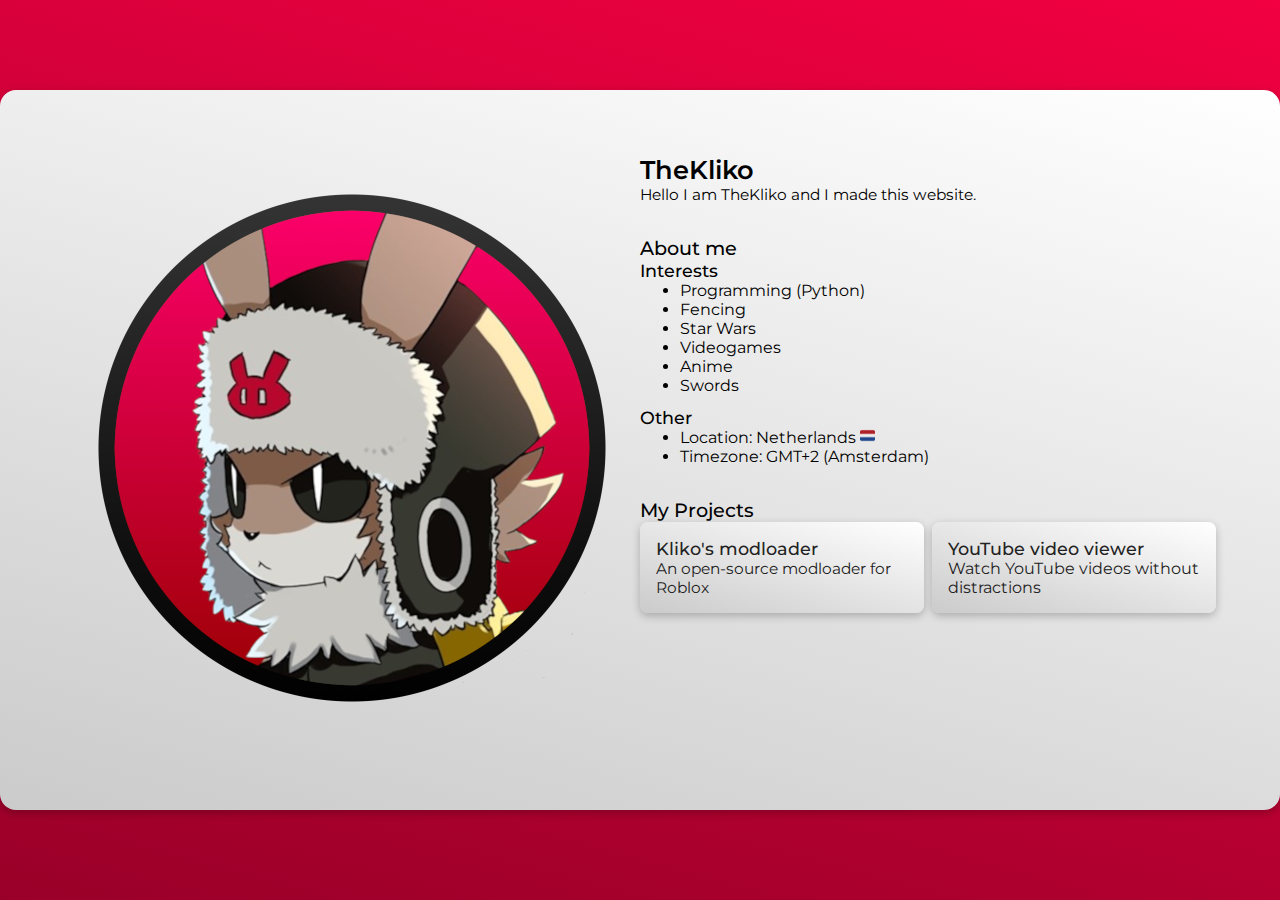
==== index.html @ 81f17d72 "Add files via upload" ====
<!DOCTYPE html>
<html lang="en">
<head>
    <meta charset="UTF-8">
    <meta name="viewport" content="width=device-width, initial-scale=1.0">
    <title>TheKliko | About</title>
    <link rel="shortcut icon" href="Images/logo/favicon.ico" type="image/x-icon">
    <link rel="stylesheet" href="CSS/style.css">
    <script src="JavaScript/main.js"></script>
</head>
<body>
    <div id="main-content">
        <div id="left-side" style="align-self: center; justify-self: center; user-select: none;">
            <a href="Images/logo/pfp.png" target="_blank" download="TheKliko">
                <img src="Images/logo/pfp.png" alt="TheKliko">
            </a>
        </div>
        <div id="right-side">
            <div id="about-me">
                <h1>TheKliko</h1>
                <p>
                    Hello I am TheKliko and I made this website.
                </p>
            </div>

            <div>
                <h2>About me</h2>
                <p>

                </p>

                <p class="project-title">
                    Interests
                </p>
                <ul>
                    <li>
                        Programming (Python)
                    </li>
                    <li>
                        Fencing
                    </li>
                    <li>
                        Star Wars
                    </li>
                    <li>
                        Videogames
                    </li>
                    <li>
                        Anime
                    </li>
                    <li>
                        Swords
                    </li>
                </ul>
                <div>
                    <p class="project-title" style="margin-top: 12px;">
                        Other
                    </p>
                    <ul>
                        <li>
                            Location: Netherlands<span style="user-select: none;"> <img src="Images/other/flag-netherlands_1f1f3-1f1f1.png" alt="" style="height: 0.96rem;"></span>
                        </li>
                        <li>
                            Timezone: <span id="timezone"></span>
                        </li>
                    </ul>
                </div>
            </div>

            <div style="align-self: flex-end;">
                <h2>My Projects</h2>
                <div id="projects">
                    <a href="https://thekliko.github.io/klikos-modloader/" target="_blank">
                        <div class="project">
                            <p class="project-title">Kliko's modloader<span></p>
                            <p class="project-description">An open-source modloader for Roblox</p>
                        </div>
                    </a>
                    <a href="https://thekliko.github.io/klikos-modloader/" target="_blank">
                        <div class="project">
                            <p class="project-title">YouTube video viewer</p>Watch YouTube videos without distractions</p>
                        </div>
                    </a>
                </div>
            </div>
        </div>
    </div>
</body>
</html>
---- CSS/style.css ----
:root {
    background: #cc0037;
    background: linear-gradient(15deg, #990029, #f20041) no-repeat;

    /* variables */
    --main-content-width: 1280px;
    --main-content-height: 720px;

    --main-content-background: #f8dde4;
    --main-content-background: linear-gradient(15deg, #cbcbcb, #fff) no-repeat;
    --main-content-padding: 64px;
    --main-content-border-radius: 16px;
    --main-content-box-shadow: rgba(0, 0, 0, 0.24) 0px 3px 8px;
}

@font-face {
    font-family: 'Monsterrat';
    src: url(../Fonts/Montserrat/Montserrat-VariableFont_wght.ttf);
}

body {
    padding: 0;
    margin: 0;
    width: 100vw;
    height: 100vh;
    display: grid;
    grid-template-columns: 1fr;
    grid-template-rows: 1fr;
    justify-items: center;
    align-items: center;
    font-family: 'Monsterrat';
}

h1 {
    margin: 0;
    font-size: 1.6rem;
    font-weight: 600;
}
h2 {
    margin: 0;
    font-size: 1.2rem;
    font-weight: 500;
}
p {
    margin: 0;
    font-size: 0.96rem;
}

#main-content {
    width: calc(var(--main-content-width) - 2 * var(--main-content-padding));
    height: calc(var(--main-content-height) - 2 * var(--main-content-padding));

    background: var(--main-content-background);
    padding: var(--main-content-padding);
    border-radius: var(--main-content-border-radius);
    box-shadow: var(--main-content-box-shadow);

    display: grid;
    grid-template-columns: 1fr 1fr;
}

#right-side {
    display: flex;
    flex-direction: column;
    gap: 32px;
}

#socials img {
    height: 1.6rem;
}

#projects {
    display: flex;
    grid-area: 8px;
    gap: 8px;
    flex-wrap: wrap;
}
#projects a {
    text-decoration: none;
    user-select: none;
    color: #222;

    width: calc(576px / 2 - 8px / 2);
}

a:hover {
    cursor: pointer;
    filter: brightness(1.02);
}

.project {
    width: calc(419.34px - 2* var(--card-box-padding));
    height: calc(232.02px - 2* var(--card-box-padding));
    
    background: var(--main-content-background);
    padding: 16px;
    border-radius: 8px;
    box-shadow: var(--main-content-box-shadow);
}

.project-title {
    font-weight: 500;
    font-size: 1.1rem;
}

ul {
    margin: 0;
}
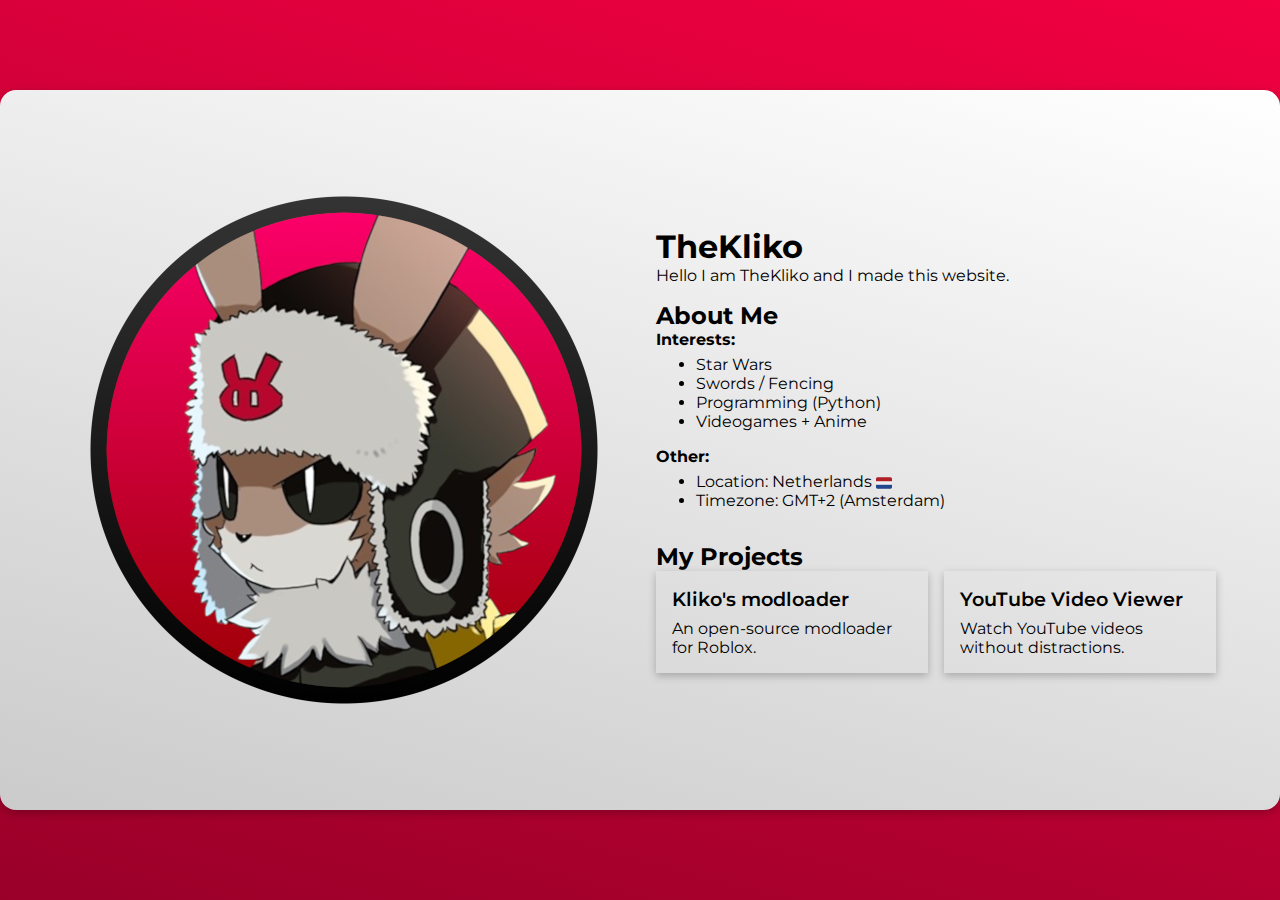
==== commit 6b7bef2d: "Add files via upload" ====
--- a/index.html
+++ b/index.html
@@ -4,82 +4,65 @@
     <meta charset="UTF-8">
     <meta name="viewport" content="width=device-width, initial-scale=1.0">
     <title>TheKliko | About</title>
-    <link rel="shortcut icon" href="Images/logo/favicon.ico" type="image/x-icon">
-    <link rel="stylesheet" href="CSS/style.css">
-    <script src="JavaScript/main.js"></script>
+    <link rel="shortcut icon" href="images/logo/favicon.ico" type="image/x-icon">
+    <link rel="stylesheet" href="css/style.css">
+    <script src="js/main.js"></script>
 </head>
 <body>
-    <div id="main-content">
-        <div id="left-side" style="align-self: center; justify-self: center; user-select: none;">
-            <a href="Images/logo/pfp.png" target="_blank" download="TheKliko">
-                <img src="Images/logo/pfp.png" alt="TheKliko">
+    <div id="card">
+        <div id="left">
+            <a class="hover-grow" href="images/logo/pfp.png" target="_blank">
+                <img src="images/logo/pfp.png" alt="TheKliko">
             </a>
         </div>
-        <div id="right-side">
-            <div id="about-me">
+        <div id="right">
+            <div id="header">
                 <h1>TheKliko</h1>
-                <p>
-                    Hello I am TheKliko and I made this website.
-                </p>
+                <p>Hello I am TheKliko and I made this website.</p>
             </div>
 
             <div>
-                <h2>About me</h2>
-                <p>
-
-                </p>
-
-                <p class="project-title">
-                    Interests
-                </p>
-                <ul>
-                    <li>
-                        Programming (Python)
-                    </li>
-                    <li>
-                        Fencing
-                    </li>
-                    <li>
-                        Star Wars
-                    </li>
-                    <li>
-                        Videogames
-                    </li>
-                    <li>
-                        Anime
-                    </li>
-                    <li>
-                        Swords
-                    </li>
-                </ul>
+                <h2>About Me</h2>
                 <div>
-                    <p class="project-title" style="margin-top: 12px;">
-                        Other
-                    </p>
+                    <b>Interests:</b>
                     <ul>
                         <li>
-                            Location: Netherlands<span style="user-select: none;"> <img src="Images/other/flag-netherlands_1f1f3-1f1f1.png" alt="" style="height: 0.96rem;"></span>
+                            Star Wars
                         </li>
                         <li>
-                            Timezone: <span id="timezone"></span>
+                            Swords / Fencing
+                        </li>
+                        <li>
+                            Programming (Python)
+                        </li>
+                        <li>
+                            Videogames + Anime
+                        </li>
+                    </ul>
+                </div>
+                <div>
+                    <b>Other:</b>
+                    <ul>
+                        <li>
+                            <p>Location: Netherlands <span><img id="location-image" src="images/location/flag-netherlands_1f1f3-1f1f1.png" alt=""></span></p>
+                        </li>
+                        <li>
+                            <p>Timezone: <span id="timezone-indicator">timezone</span></p>
                         </li>
                     </ul>
                 </div>
             </div>
 
-            <div style="align-self: flex-end;">
+            <div>
                 <h2>My Projects</h2>
                 <div id="projects">
-                    <a href="https://thekliko.github.io/klikos-modloader/" target="_blank">
-                        <div class="project">
-                            <p class="project-title">Kliko's modloader<span></p>
-                            <p class="project-description">An open-source modloader for Roblox</p>
-                        </div>
+                    <a class="project hover-grow" href="https://thekliko.github.io/klikos-modloader/" target="_blank">
+                        <p class="project-title">Kliko's modloader</p>
+                        <p>An open-source modloader for Roblox.</p>
                     </a>
-                    <a href="https://thekliko.github.io/klikos-modloader/" target="_blank">
-                        <div class="project">
-                            <p class="project-title">YouTube video viewer</p>Watch YouTube videos without distractions</p>
-                        </div>
+                    <a class="project hover-grow" href="https://thekliko.github.io/youtube-video-viewer/" target="_blank">
+                        <p class="project-title">YouTube Video Viewer</p>
+                        <p>Watch YouTube videos without distractions.</p>
                     </a>
                 </div>
             </div>
--- a/css/style.css
+++ b/css/style.css
@@ -0,0 +1,130 @@
+@font-face {
+    font-family: 'Monsterrat';
+    src: url(../fonts/Montserrat/Montserrat-VariableFont_wght.ttf);
+}
+
+:root {
+    --background: linear-gradient(15deg, #990029, #f20041) no-repeat;
+
+    --text-color: #000;
+    --text-font: 'Monsterrat';
+
+    --gap-sm: 8px;
+    --gap-md: 16px;
+    --gap-lg: 32px;
+    --gap-xl: 64px;
+
+    --card-width: 1280px;
+    --card-height: 720px;
+    --card-background: linear-gradient(15deg, #cbcbcb, #fff) no-repeat;
+    --card-box-shadow: rgba(0, 0, 0, 0.24) 0px 3px 8px;
+    --card-padding: var(--gap-xl);
+    --card-border-radius: var(--gap-md);
+
+    --section-width: calc(var(--card-width) / 2 - 1 * var(--card-padding) - var(--gap-md));
+
+    --project-box-shadow: var(--card-box-shadow);
+    --project-padding: var(--gap-md);
+}
+
+body {
+    padding: 0;
+    margin: 0;
+    width: 100vw;
+    height: 100vh;
+    display: flex;
+    justify-content: center;
+    align-items: center;
+    font-family: var(--text-font);
+    color: var(--text-color);
+    background: var(--background);
+}
+
+#card {
+    box-sizing: border-box;
+    width: var(--card-width);
+    height: var(--card-height);
+    background: var(--card-background);
+    border-radius: var(--card-border-radius);
+    padding: var(--card-padding);
+    box-shadow: var(--card-box-shadow);
+    display: flex;
+    justify-content: space-between;
+}
+
+#left, #right {
+    width: var(--section-width);
+    height: 100%;
+    display: flex;
+    flex-direction: column;
+    justify-content: center;
+    align-items: center;
+}
+
+#left a {
+    border-radius: 999px;
+}
+#left img {
+    display: inline-block;
+    vertical-align: middle;
+    text-align: center;
+    border-radius: 999px;
+}
+
+#right {
+    align-items: baseline;
+    /* justify-content: start; */
+    display: flex;
+    flex-direction: column;
+    gap: var(--gap-md);
+}
+
+h1 {
+    margin: 0;
+}
+h2 {
+    margin: 0;
+}
+p {
+    margin: 0;
+}
+ul {
+    margin-top: calc(0.75 * var(--gap-sm));
+}
+
+.hover-grow {
+    transition: scale 200ms ease-in-out;
+}
+.hover-grow:hover {
+    cursor: pointer;
+    scale: 1.02;
+}
+
+#location-image {
+    display: inline-block;
+    vertical-align: middle;
+    width: var(--gap-md);
+    user-select: none;
+}
+
+#projects {
+    display: flex;
+    flex-direction: row;
+    flex-wrap: wrap;
+    gap: var(--gap-md);
+}
+.project {
+    box-sizing: border-box;
+    width: calc(0.5 * var(--section-width) - var(--gap-sm));
+    box-shadow: var(--project-box-shadow);
+    text-decoration: none;
+    color: var(--text-color);
+    padding: var(--project-padding);
+    display: flex;
+    flex-direction: column;
+    gap: var(--gap-sm);
+}
+.project-title {
+    font-size: 1.2rem;
+    font-weight: 600;
+}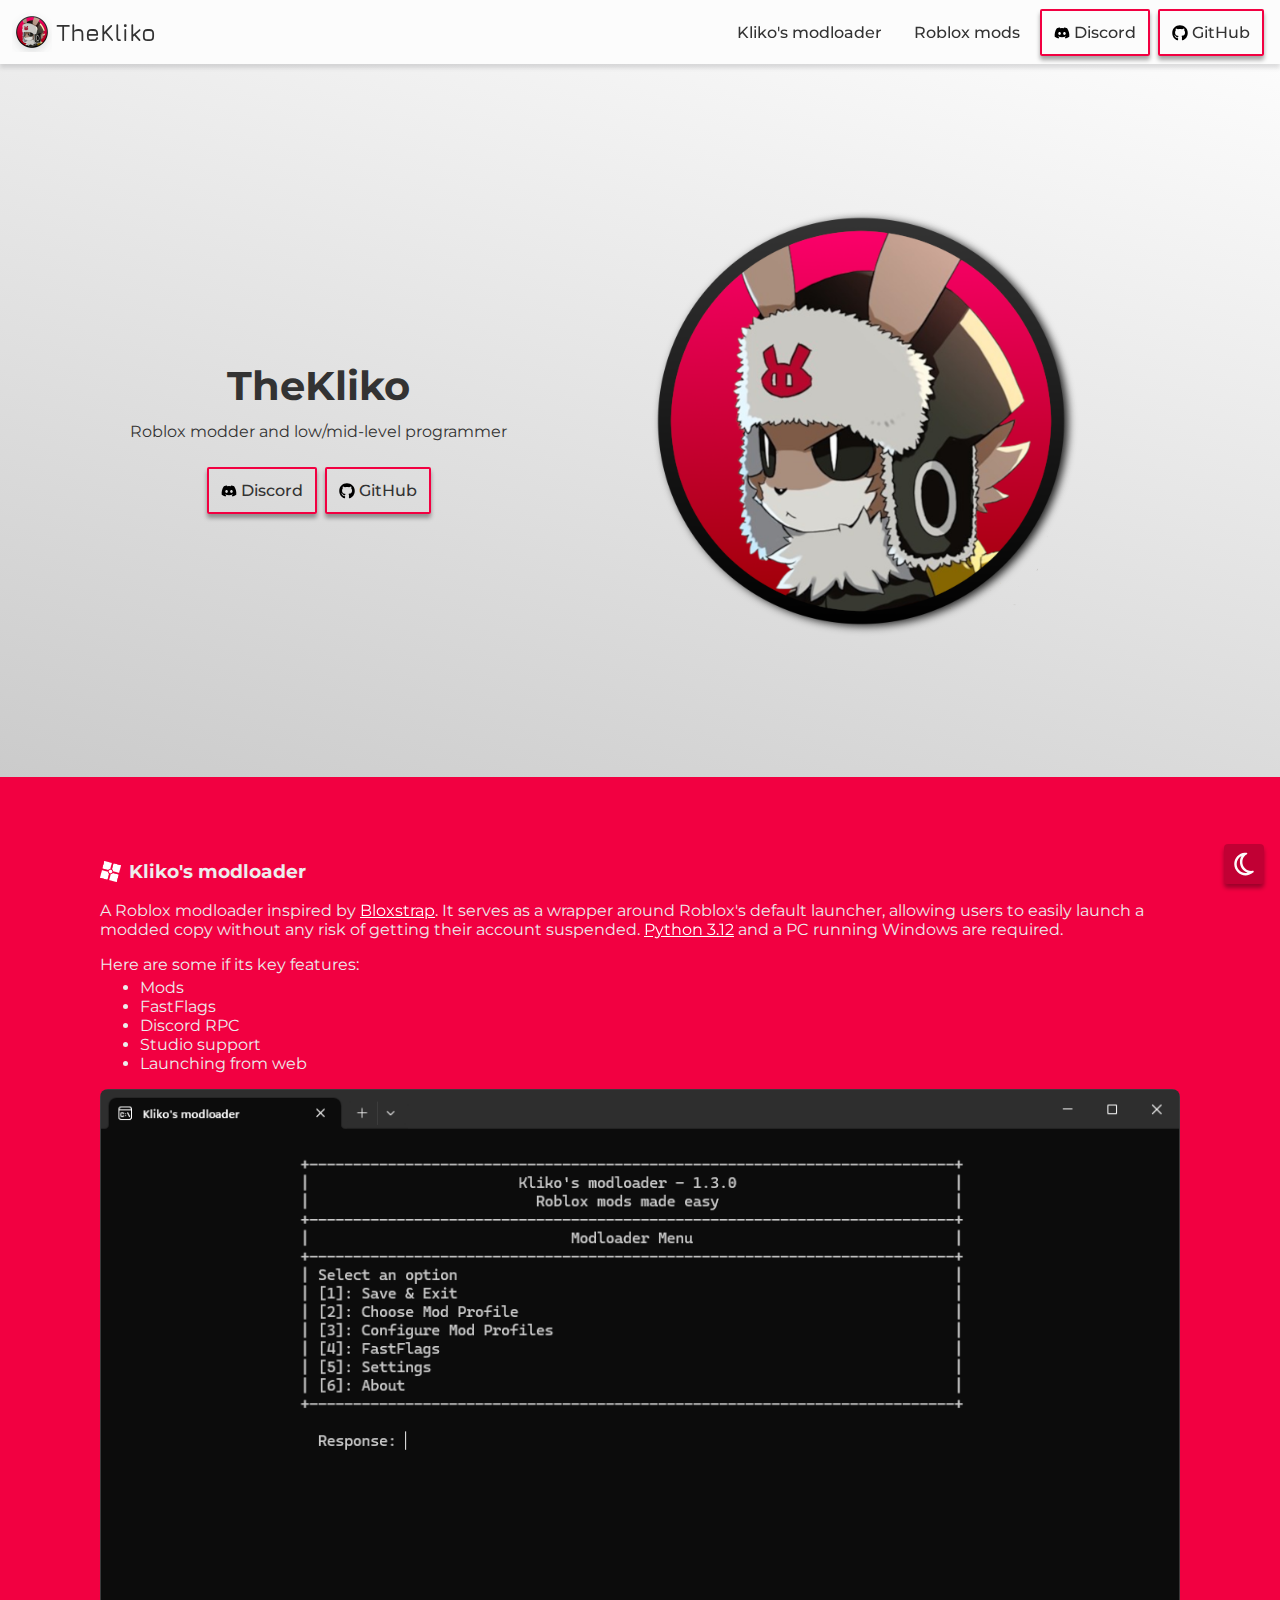
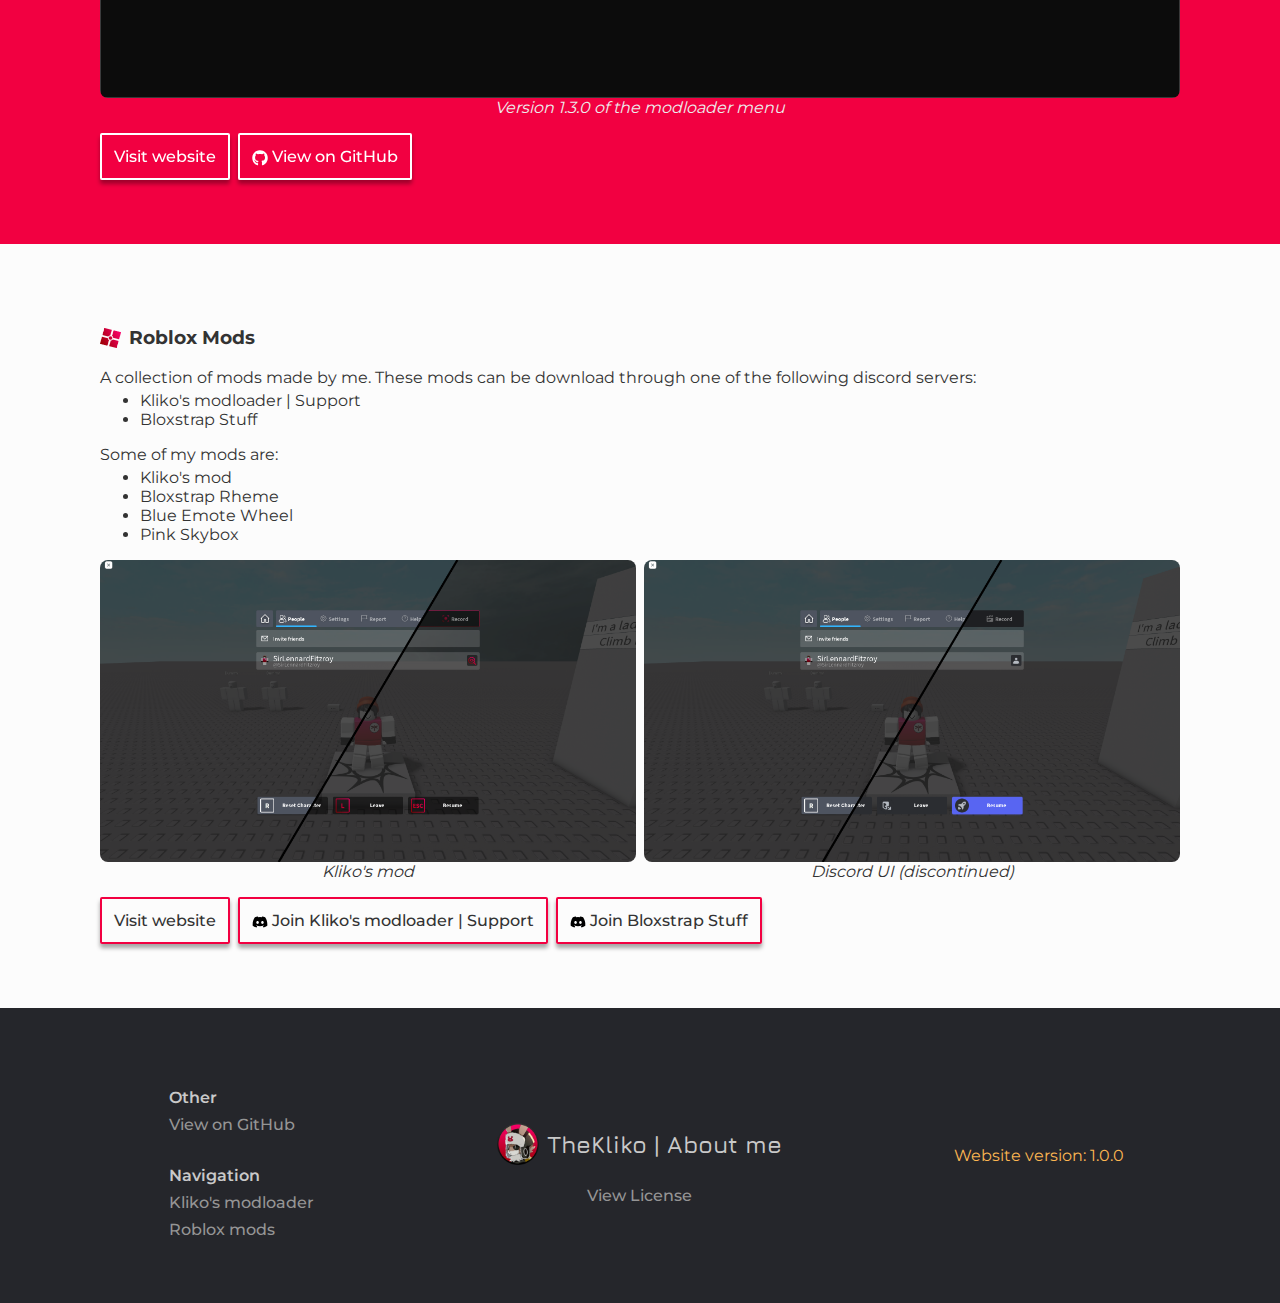
==== commit ef84eb87: "v1.0.0" ====
--- a/index.html
+++ b/index.html
@@ -3,70 +3,293 @@
 <head>
     <meta charset="UTF-8">
     <meta name="viewport" content="width=device-width, initial-scale=1.0">
+    <meta name="theme-color" content="#f20041">
+
+    <meta property="og:title" content="TheKliko">
+    <meta property="og:description" content="Simple 'about me' website">
+    <meta property="og:url" content="https://thekliko.github.io/about me/">
+    <meta property="og:image" content="/images/embed/open-graph.png">
+    <meta property="og:type" content="website">
+
     <title>TheKliko | About</title>
     <link rel="shortcut icon" href="images/logo/favicon.ico" type="image/x-icon">
-    <link rel="stylesheet" href="css/style.css">
+
+    <link rel="stylesheet" href="css/style.css" media="only screen and (min-width: 1069px)">
+    <link rel="stylesheet" href="css/home.css" media="only screen and (min-width: 1069px)">
+    <link rel="stylesheet" href="css/mobile.css" media="only screen and (max-width: 1068px)">
+    <link rel="stylesheet" href="css/home-mobile.css" media="only screen and (max-width: 1068px)">
+
     <script src="js/main.js"></script>
 </head>
-<body>
-    <div id="card">
-        <div id="left">
-            <a class="hover-grow" href="images/logo/pfp.png" target="_blank">
-                <img src="images/logo/pfp.png" alt="TheKliko">
-            </a>
-        </div>
-        <div id="right">
-            <div id="header">
-                <h1>TheKliko</h1>
-                <p>Hello I am TheKliko and I made this website.</p>
-            </div>
-
-            <div>
-                <h2>About Me</h2>
+<body class="">
+    <button id="desktop-darkmode-toggle" class="darkmode-toggle mobile-hidden" onclick="toggle_darkmode()">
+        <svg id="sun-hover" xmlns="http://www.w3.org/2000/svg" viewBox="0 0 512 512"><!--!Font Awesome Free 6.5.2 by @fontawesome - https://fontawesome.com License - https://fontawesome.com/license/free Copyright 2024 Fonticons, Inc.--><path d="M361.5 1.2c5 2.1 8.6 6.6 9.6 11.9L391 121l107.9 19.8c5.3 1 9.8 4.6 11.9 9.6s1.5 10.7-1.6 15.2L446.9 256l62.3 90.3c3.1 4.5 3.7 10.2 1.6 15.2s-6.6 8.6-11.9 9.6L391 391 371.1 498.9c-1 5.3-4.6 9.8-9.6 11.9s-10.7 1.5-15.2-1.6L256 446.9l-90.3 62.3c-4.5 3.1-10.2 3.7-15.2 1.6s-8.6-6.6-9.6-11.9L121 391 13.1 371.1c-5.3-1-9.8-4.6-11.9-9.6s-1.5-10.7 1.6-15.2L65.1 256 2.8 165.7c-3.1-4.5-3.7-10.2-1.6-15.2s6.6-8.6 11.9-9.6L121 121 140.9 13.1c1-5.3 4.6-9.8 9.6-11.9s10.7-1.5 15.2 1.6L256 65.1 346.3 2.8c4.5-3.1 10.2-3.7 15.2-1.6zM160 256a96 96 0 1 1 192 0 96 96 0 1 1 -192 0zm224 0a128 128 0 1 0 -256 0 128 128 0 1 0 256 0z"/></svg>
+        <svg id="sun" xmlns="http://www.w3.org/2000/svg" viewBox="0 0 512 512"><!--!Font Awesome Free 6.5.2 by @fontawesome - https://fontawesome.com License - https://fontawesome.com/license/free Copyright 2024 Fonticons, Inc.--><path d="M375.7 19.7c-1.5-8-6.9-14.7-14.4-17.8s-16.1-2.2-22.8 2.4L256 61.1 173.5 4.2c-6.7-4.6-15.3-5.5-22.8-2.4s-12.9 9.8-14.4 17.8l-18.1 98.5L19.7 136.3c-8 1.5-14.7 6.9-17.8 14.4s-2.2 16.1 2.4 22.8L61.1 256 4.2 338.5c-4.6 6.7-5.5 15.3-2.4 22.8s9.8 13 17.8 14.4l98.5 18.1 18.1 98.5c1.5 8 6.9 14.7 14.4 17.8s16.1 2.2 22.8-2.4L256 450.9l82.5 56.9c6.7 4.6 15.3 5.5 22.8 2.4s12.9-9.8 14.4-17.8l18.1-98.5 98.5-18.1c8-1.5 14.7-6.9 17.8-14.4s2.2-16.1-2.4-22.8L450.9 256l56.9-82.5c4.6-6.7 5.5-15.3 2.4-22.8s-9.8-12.9-17.8-14.4l-98.5-18.1L375.7 19.7zM269.6 110l65.6-45.2 14.4 78.3c1.8 9.8 9.5 17.5 19.3 19.3l78.3 14.4L402 242.4c-5.7 8.2-5.7 19 0 27.2l45.2 65.6-78.3 14.4c-9.8 1.8-17.5 9.5-19.3 19.3l-14.4 78.3L269.6 402c-8.2-5.7-19-5.7-27.2 0l-65.6 45.2-14.4-78.3c-1.8-9.8-9.5-17.5-19.3-19.3L64.8 335.2 110 269.6c5.7-8.2 5.7-19 0-27.2L64.8 176.8l78.3-14.4c9.8-1.8 17.5-9.5 19.3-19.3l14.4-78.3L242.4 110c8.2 5.7 19 5.7 27.2 0zM256 368a112 112 0 1 0 0-224 112 112 0 1 0 0 224zM192 256a64 64 0 1 1 128 0 64 64 0 1 1 -128 0z"/></svg>
+        <svg id="moon-hover" xmlns="http://www.w3.org/2000/svg" viewBox="0 0 384 512"><!--!Font Awesome Free 6.5.2 by @fontawesome - https://fontawesome.com License - https://fontawesome.com/license/free Copyright 2024 Fonticons, Inc.--><path d="M223.5 32C100 32 0 132.3 0 256S100 480 223.5 480c60.6 0 115.5-24.2 155.8-63.4c5-4.9 6.3-12.5 3.1-18.7s-10.1-9.7-17-8.5c-9.8 1.7-19.8 2.6-30.1 2.6c-96.9 0-175.5-78.8-175.5-176c0-65.8 36-123.1 89.3-153.3c6.1-3.5 9.2-10.5 7.7-17.3s-7.3-11.9-14.3-12.5c-6.3-.5-12.6-.8-19-.8z"/></svg>
+        <svg id="moon" xmlns="http://www.w3.org/2000/svg" viewBox="0 0 384 512"><!--!Font Awesome Free 6.5.2 by @fontawesome - https://fontawesome.com License - https://fontawesome.com/license/free Copyright 2024 Fonticons, Inc.--><path d="M144.7 98.7c-21 34.1-33.1 74.3-33.1 117.3c0 98 62.8 181.4 150.4 211.7c-12.4 2.8-25.3 4.3-38.6 4.3C126.6 432 48 353.3 48 256c0-68.9 39.4-128.4 96.8-157.3zm62.1-66C91.1 41.2 0 137.9 0 256C0 379.7 100 480 223.5 480c47.8 0 92-15 128.4-40.6c1.9-1.3 3.7-2.7 5.5-4c4.8-3.6 9.4-7.4 13.9-11.4c2.7-2.4 5.3-4.8 7.9-7.3c5-4.9 6.3-12.5 3.1-18.7s-10.1-9.7-17-8.5c-3.7 .6-7.4 1.2-11.1 1.6c-5 .5-10.1 .9-15.3 1c-1.2 0-2.5 0-3.7 0c-.1 0-.2 0-.3 0c-96.8-.2-175.2-78.9-175.2-176c0-54.8 24.9-103.7 64.1-136c1-.9 2.1-1.7 3.2-2.6c4-3.2 8.2-6.2 12.5-9c3.1-2 6.3-4 9.6-5.8c6.1-3.5 9.2-10.5 7.7-17.3s-7.3-11.9-14.3-12.5c-3.6-.3-7.1-.5-10.7-.6c-2.7-.1-5.5-.1-8.2-.1c-3.3 0-6.5 .1-9.8 .2c-2.3 .1-4.6 .2-6.9 .4z"/></svg>
+    </button>
+    <header>
+        <div id="header-branding">
+            <img src="images/logo/logo.png" alt="Logo">
+            <p>TheKliko</p>
+        </div>
+
+        <nav id="header-navigation" aria-label="primary menu">
+            <svg width="0" height="0">
+              <filter id="icon-shadow-filter">
+                <feDropShadow dx="0" dy="4" stdDeviation="4" flood-color="rgba(98, 101, 105, 0.2)" />
+              </filter>
+            </svg>
+            <ul class="button-list">
+                <li>
+                    <a class="button navigation" href="#modloader" onclick="hamburger_menu_toggle()">
+                        <p>Kliko's modloader</p>
+                        <svg class="desktop-hidden" xmlns="http://www.w3.org/2000/svg" viewBox="0 0 448 512"><!--!Font Awesome Free 6.5.2 by @fontawesome - https://fontawesome.com License - https://fontawesome.com/license/free Copyright 2024 Fonticons, Inc.--><path d="M438.6 278.6c12.5-12.5 12.5-32.8 0-45.3l-160-160c-12.5-12.5-32.8-12.5-45.3 0s-12.5 32.8 0 45.3L338.8 224 32 224c-17.7 0-32 14.3-32 32s14.3 32 32 32l306.7 0L233.4 393.4c-12.5 12.5-12.5 32.8 0 45.3s32.8 12.5 45.3 0l160-160z"/></svg>
+                    </a>
+                </li>
+                <li>
+                    <a class="button navigation" href="#mods" onclick="hamburger_menu_toggle()">
+                        <p>Roblox mods</p>
+                        <svg class="desktop-hidden" xmlns="http://www.w3.org/2000/svg" viewBox="0 0 448 512"><!--!Font Awesome Free 6.5.2 by @fontawesome - https://fontawesome.com License - https://fontawesome.com/license/free Copyright 2024 Fonticons, Inc.--><path d="M438.6 278.6c12.5-12.5 12.5-32.8 0-45.3l-160-160c-12.5-12.5-32.8-12.5-45.3 0s-12.5 32.8 0 45.3L338.8 224 32 224c-17.7 0-32 14.3-32 32s14.3 32 32 32l306.7 0L233.4 393.4c-12.5 12.5-12.5 32.8 0 45.3s32.8 12.5 45.3 0l160-160z"/></svg>
+                    </a>
+                </li>
+                <li class="desktop-hidden button navigation">
+                    <button id="mobile-darkmode-toggle" class="darkmode-toggle" onclick="toggle_darkmode()">
+                        <svg id="mobile-sun-hover" xmlns="http://www.w3.org/2000/svg" viewBox="0 0 512 512"><!--!Font Awesome Free 6.5.2 by @fontawesome - https://fontawesome.com License - https://fontawesome.com/license/free Copyright 2024 Fonticons, Inc.--><path d="M361.5 1.2c5 2.1 8.6 6.6 9.6 11.9L391 121l107.9 19.8c5.3 1 9.8 4.6 11.9 9.6s1.5 10.7-1.6 15.2L446.9 256l62.3 90.3c3.1 4.5 3.7 10.2 1.6 15.2s-6.6 8.6-11.9 9.6L391 391 371.1 498.9c-1 5.3-4.6 9.8-9.6 11.9s-10.7 1.5-15.2-1.6L256 446.9l-90.3 62.3c-4.5 3.1-10.2 3.7-15.2 1.6s-8.6-6.6-9.6-11.9L121 391 13.1 371.1c-5.3-1-9.8-4.6-11.9-9.6s-1.5-10.7 1.6-15.2L65.1 256 2.8 165.7c-3.1-4.5-3.7-10.2-1.6-15.2s6.6-8.6 11.9-9.6L121 121 140.9 13.1c1-5.3 4.6-9.8 9.6-11.9s10.7-1.5 15.2 1.6L256 65.1 346.3 2.8c4.5-3.1 10.2-3.7 15.2-1.6zM160 256a96 96 0 1 1 192 0 96 96 0 1 1 -192 0zm224 0a128 128 0 1 0 -256 0 128 128 0 1 0 256 0z"/></svg>
+                        <svg id="mobile-sun" xmlns="http://www.w3.org/2000/svg" viewBox="0 0 512 512"><!--!Font Awesome Free 6.5.2 by @fontawesome - https://fontawesome.com License - https://fontawesome.com/license/free Copyright 2024 Fonticons, Inc.--><path d="M375.7 19.7c-1.5-8-6.9-14.7-14.4-17.8s-16.1-2.2-22.8 2.4L256 61.1 173.5 4.2c-6.7-4.6-15.3-5.5-22.8-2.4s-12.9 9.8-14.4 17.8l-18.1 98.5L19.7 136.3c-8 1.5-14.7 6.9-17.8 14.4s-2.2 16.1 2.4 22.8L61.1 256 4.2 338.5c-4.6 6.7-5.5 15.3-2.4 22.8s9.8 13 17.8 14.4l98.5 18.1 18.1 98.5c1.5 8 6.9 14.7 14.4 17.8s16.1 2.2 22.8-2.4L256 450.9l82.5 56.9c6.7 4.6 15.3 5.5 22.8 2.4s12.9-9.8 14.4-17.8l18.1-98.5 98.5-18.1c8-1.5 14.7-6.9 17.8-14.4s2.2-16.1-2.4-22.8L450.9 256l56.9-82.5c4.6-6.7 5.5-15.3 2.4-22.8s-9.8-12.9-17.8-14.4l-98.5-18.1L375.7 19.7zM269.6 110l65.6-45.2 14.4 78.3c1.8 9.8 9.5 17.5 19.3 19.3l78.3 14.4L402 242.4c-5.7 8.2-5.7 19 0 27.2l45.2 65.6-78.3 14.4c-9.8 1.8-17.5 9.5-19.3 19.3l-14.4 78.3L269.6 402c-8.2-5.7-19-5.7-27.2 0l-65.6 45.2-14.4-78.3c-1.8-9.8-9.5-17.5-19.3-19.3L64.8 335.2 110 269.6c5.7-8.2 5.7-19 0-27.2L64.8 176.8l78.3-14.4c9.8-1.8 17.5-9.5 19.3-19.3l14.4-78.3L242.4 110c8.2 5.7 19 5.7 27.2 0zM256 368a112 112 0 1 0 0-224 112 112 0 1 0 0 224zM192 256a64 64 0 1 1 128 0 64 64 0 1 1 -128 0z"/></svg>
+                        <svg id="mobile-moon-hover" xmlns="http://www.w3.org/2000/svg" viewBox="0 0 384 512"><!--!Font Awesome Free 6.5.2 by @fontawesome - https://fontawesome.com License - https://fontawesome.com/license/free Copyright 2024 Fonticons, Inc.--><path d="M223.5 32C100 32 0 132.3 0 256S100 480 223.5 480c60.6 0 115.5-24.2 155.8-63.4c5-4.9 6.3-12.5 3.1-18.7s-10.1-9.7-17-8.5c-9.8 1.7-19.8 2.6-30.1 2.6c-96.9 0-175.5-78.8-175.5-176c0-65.8 36-123.1 89.3-153.3c6.1-3.5 9.2-10.5 7.7-17.3s-7.3-11.9-14.3-12.5c-6.3-.5-12.6-.8-19-.8z"/></svg>
+                        <svg id="mobile-moon" xmlns="http://www.w3.org/2000/svg" viewBox="0 0 384 512"><!--!Font Awesome Free 6.5.2 by @fontawesome - https://fontawesome.com License - https://fontawesome.com/license/free Copyright 2024 Fonticons, Inc.--><path d="M144.7 98.7c-21 34.1-33.1 74.3-33.1 117.3c0 98 62.8 181.4 150.4 211.7c-12.4 2.8-25.3 4.3-38.6 4.3C126.6 432 48 353.3 48 256c0-68.9 39.4-128.4 96.8-157.3zm62.1-66C91.1 41.2 0 137.9 0 256C0 379.7 100 480 223.5 480c47.8 0 92-15 128.4-40.6c1.9-1.3 3.7-2.7 5.5-4c4.8-3.6 9.4-7.4 13.9-11.4c2.7-2.4 5.3-4.8 7.9-7.3c5-4.9 6.3-12.5 3.1-18.7s-10.1-9.7-17-8.5c-3.7 .6-7.4 1.2-11.1 1.6c-5 .5-10.1 .9-15.3 1c-1.2 0-2.5 0-3.7 0c-.1 0-.2 0-.3 0c-96.8-.2-175.2-78.9-175.2-176c0-54.8 24.9-103.7 64.1-136c1-.9 2.1-1.7 3.2-2.6c4-3.2 8.2-6.2 12.5-9c3.1-2 6.3-4 9.6-5.8c6.1-3.5 9.2-10.5 7.7-17.3s-7.3-11.9-14.3-12.5c-3.6-.3-7.1-.5-10.7-.6c-2.7-.1-5.5-.1-8.2-.1c-3.3 0-6.5 .1-9.8 .2c-2.3 .1-4.6 .2-6.9 .4z"/></svg>
+                    </button>
+                </li>
+            </ul>
+        </nav>
+
+        <a id="header-hamburger" class="desktop-hidden" onclick="hamburger_menu_toggle()">
+            <span></span>
+            <span></span>
+            <span></span>
+            <span></span>
+        </a>
+
+        <div id="header-action">
+            <ul class="button-list">
+                <!-- <li>
+                    <a class="button action mobile-url" href="https://github.com/TheKliko/klikos-mods/">View on GitHub</a>
+                </li> -->
+                <li>
+                    <a class="button action mobile-hidden" href="discord://-/users/523431947750473759">
+                        <svg xmlns="http://www.w3.org/2000/svg" viewBox="0 0 640 512"><!--!Font Awesome Free 6.6.0 by @fontawesome - https://fontawesome.com License - https://fontawesome.com/license/free Copyright 2024 Fonticons, Inc.--><path d="M524.5 69.8a1.5 1.5 0 0 0 -.8-.7A485.1 485.1 0 0 0 404.1 32a1.8 1.8 0 0 0 -1.9 .9 337.5 337.5 0 0 0 -14.9 30.6 447.8 447.8 0 0 0 -134.4 0 309.5 309.5 0 0 0 -15.1-30.6 1.9 1.9 0 0 0 -1.9-.9A483.7 483.7 0 0 0 116.1 69.1a1.7 1.7 0 0 0 -.8 .7C39.1 183.7 18.2 294.7 28.4 404.4a2 2 0 0 0 .8 1.4A487.7 487.7 0 0 0 176 479.9a1.9 1.9 0 0 0 2.1-.7A348.2 348.2 0 0 0 208.1 430.4a1.9 1.9 0 0 0 -1-2.6 321.2 321.2 0 0 1 -45.9-21.9 1.9 1.9 0 0 1 -.2-3.1c3.1-2.3 6.2-4.7 9.1-7.1a1.8 1.8 0 0 1 1.9-.3c96.2 43.9 200.4 43.9 295.5 0a1.8 1.8 0 0 1 1.9 .2c2.9 2.4 6 4.9 9.1 7.2a1.9 1.9 0 0 1 -.2 3.1 301.4 301.4 0 0 1 -45.9 21.8 1.9 1.9 0 0 0 -1 2.6 391.1 391.1 0 0 0 30 48.8 1.9 1.9 0 0 0 2.1 .7A486 486 0 0 0 610.7 405.7a1.9 1.9 0 0 0 .8-1.4C623.7 277.6 590.9 167.5 524.5 69.8zM222.5 337.6c-29 0-52.8-26.6-52.8-59.2S193.1 219.1 222.5 219.1c29.7 0 53.3 26.8 52.8 59.2C275.3 311 251.9 337.6 222.5 337.6zm195.4 0c-29 0-52.8-26.6-52.8-59.2S388.4 219.1 417.9 219.1c29.7 0 53.3 26.8 52.8 59.2C470.7 311 447.5 337.6 417.9 337.6z"/></svg>
+                        Discord
+                    </a>
+                </li>
+                <li>
+                    <a class="button action mobile-url" href="https://github.com/TheKliko/">
+                        <svg xmlns="http://www.w3.org/2000/svg" viewBox="0 0 496 512"><!--!Font Awesome Free 6.6.0 by @fontawesome - https://fontawesome.com License - https://fontawesome.com/license/free Copyright 2024 Fonticons, Inc.--><path d="M165.9 397.4c0 2-2.3 3.6-5.2 3.6-3.3 .3-5.6-1.3-5.6-3.6 0-2 2.3-3.6 5.2-3.6 3-.3 5.6 1.3 5.6 3.6zm-31.1-4.5c-.7 2 1.3 4.3 4.3 4.9 2.6 1 5.6 0 6.2-2s-1.3-4.3-4.3-5.2c-2.6-.7-5.5 .3-6.2 2.3zm44.2-1.7c-2.9 .7-4.9 2.6-4.6 4.9 .3 2 2.9 3.3 5.9 2.6 2.9-.7 4.9-2.6 4.6-4.6-.3-1.9-3-3.2-5.9-2.9zM244.8 8C106.1 8 0 113.3 0 252c0 110.9 69.8 205.8 169.5 239.2 12.8 2.3 17.3-5.6 17.3-12.1 0-6.2-.3-40.4-.3-61.4 0 0-70 15-84.7-29.8 0 0-11.4-29.1-27.8-36.6 0 0-22.9-15.7 1.6-15.4 0 0 24.9 2 38.6 25.8 21.9 38.6 58.6 27.5 72.9 20.9 2.3-16 8.8-27.1 16-33.7-55.9-6.2-112.3-14.3-112.3-110.5 0-27.5 7.6-41.3 23.6-58.9-2.6-6.5-11.1-33.3 2.6-67.9 20.9-6.5 69 27 69 27 20-5.6 41.5-8.5 62.8-8.5s42.8 2.9 62.8 8.5c0 0 48.1-33.6 69-27 13.7 34.7 5.2 61.4 2.6 67.9 16 17.7 25.8 31.5 25.8 58.9 0 96.5-58.9 104.2-114.8 110.5 9.2 7.9 17 22.9 17 46.4 0 33.7-.3 75.4-.3 83.6 0 6.5 4.6 14.4 17.3 12.1C428.2 457.8 496 362.9 496 252 496 113.3 383.5 8 244.8 8zM97.2 352.9c-1.3 1-1 3.3 .7 5.2 1.6 1.6 3.9 2.3 5.2 1 1.3-1 1-3.3-.7-5.2-1.6-1.6-3.9-2.3-5.2-1zm-10.8-8.1c-.7 1.3 .3 2.9 2.3 3.9 1.6 1 3.6 .7 4.3-.7 .7-1.3-.3-2.9-2.3-3.9-2-.6-3.6-.3-4.3 .7zm32.4 35.6c-1.6 1.3-1 4.3 1.3 6.2 2.3 2.3 5.2 2.6 6.5 1 1.3-1.3 .7-4.3-1.3-6.2-2.2-2.3-5.2-2.6-6.5-1zm-11.4-14.7c-1.6 1-1.6 3.6 0 5.9 1.6 2.3 4.3 3.3 5.6 2.3 1.6-1.3 1.6-3.9 0-6.2-1.4-2.3-4-3.3-5.6-2z"/></svg>
+                        GitHub
+                    </a>
+                </li>
+            </ul>
+        </div>
+    </header>
+
+
+    <section id="hero-section">
+        <div class="content">
+            <div>
+                <h2>TheKliko</h2>
+                <p>
+                    Roblox modder and low/mid-level programmer
+                </p>
+                <ul class="button-list">
+                    <li>
+                        <a class="button action" href="discord://-/users/523431947750473759">
+                            <svg xmlns="http://www.w3.org/2000/svg" viewBox="0 0 640 512"><!--!Font Awesome Free 6.6.0 by @fontawesome - https://fontawesome.com License - https://fontawesome.com/license/free Copyright 2024 Fonticons, Inc.--><path d="M524.5 69.8a1.5 1.5 0 0 0 -.8-.7A485.1 485.1 0 0 0 404.1 32a1.8 1.8 0 0 0 -1.9 .9 337.5 337.5 0 0 0 -14.9 30.6 447.8 447.8 0 0 0 -134.4 0 309.5 309.5 0 0 0 -15.1-30.6 1.9 1.9 0 0 0 -1.9-.9A483.7 483.7 0 0 0 116.1 69.1a1.7 1.7 0 0 0 -.8 .7C39.1 183.7 18.2 294.7 28.4 404.4a2 2 0 0 0 .8 1.4A487.7 487.7 0 0 0 176 479.9a1.9 1.9 0 0 0 2.1-.7A348.2 348.2 0 0 0 208.1 430.4a1.9 1.9 0 0 0 -1-2.6 321.2 321.2 0 0 1 -45.9-21.9 1.9 1.9 0 0 1 -.2-3.1c3.1-2.3 6.2-4.7 9.1-7.1a1.8 1.8 0 0 1 1.9-.3c96.2 43.9 200.4 43.9 295.5 0a1.8 1.8 0 0 1 1.9 .2c2.9 2.4 6 4.9 9.1 7.2a1.9 1.9 0 0 1 -.2 3.1 301.4 301.4 0 0 1 -45.9 21.8 1.9 1.9 0 0 0 -1 2.6 391.1 391.1 0 0 0 30 48.8 1.9 1.9 0 0 0 2.1 .7A486 486 0 0 0 610.7 405.7a1.9 1.9 0 0 0 .8-1.4C623.7 277.6 590.9 167.5 524.5 69.8zM222.5 337.6c-29 0-52.8-26.6-52.8-59.2S193.1 219.1 222.5 219.1c29.7 0 53.3 26.8 52.8 59.2C275.3 311 251.9 337.6 222.5 337.6zm195.4 0c-29 0-52.8-26.6-52.8-59.2S388.4 219.1 417.9 219.1c29.7 0 53.3 26.8 52.8 59.2C470.7 311 447.5 337.6 417.9 337.6z"/></svg>
+                            Discord
+                        </a>
+                    </li>
+                    <li>
+                        <a class="button action" href="https://github.com/TheKliko/">
+                            <svg xmlns="http://www.w3.org/2000/svg" viewBox="0 0 496 512"><!--!Font Awesome Free 6.6.0 by @fontawesome - https://fontawesome.com License - https://fontawesome.com/license/free Copyright 2024 Fonticons, Inc.--><path d="M165.9 397.4c0 2-2.3 3.6-5.2 3.6-3.3 .3-5.6-1.3-5.6-3.6 0-2 2.3-3.6 5.2-3.6 3-.3 5.6 1.3 5.6 3.6zm-31.1-4.5c-.7 2 1.3 4.3 4.3 4.9 2.6 1 5.6 0 6.2-2s-1.3-4.3-4.3-5.2c-2.6-.7-5.5 .3-6.2 2.3zm44.2-1.7c-2.9 .7-4.9 2.6-4.6 4.9 .3 2 2.9 3.3 5.9 2.6 2.9-.7 4.9-2.6 4.6-4.6-.3-1.9-3-3.2-5.9-2.9zM244.8 8C106.1 8 0 113.3 0 252c0 110.9 69.8 205.8 169.5 239.2 12.8 2.3 17.3-5.6 17.3-12.1 0-6.2-.3-40.4-.3-61.4 0 0-70 15-84.7-29.8 0 0-11.4-29.1-27.8-36.6 0 0-22.9-15.7 1.6-15.4 0 0 24.9 2 38.6 25.8 21.9 38.6 58.6 27.5 72.9 20.9 2.3-16 8.8-27.1 16-33.7-55.9-6.2-112.3-14.3-112.3-110.5 0-27.5 7.6-41.3 23.6-58.9-2.6-6.5-11.1-33.3 2.6-67.9 20.9-6.5 69 27 69 27 20-5.6 41.5-8.5 62.8-8.5s42.8 2.9 62.8 8.5c0 0 48.1-33.6 69-27 13.7 34.7 5.2 61.4 2.6 67.9 16 17.7 25.8 31.5 25.8 58.9 0 96.5-58.9 104.2-114.8 110.5 9.2 7.9 17 22.9 17 46.4 0 33.7-.3 75.4-.3 83.6 0 6.5 4.6 14.4 17.3 12.1C428.2 457.8 496 362.9 496 252 496 113.3 383.5 8 244.8 8zM97.2 352.9c-1.3 1-1 3.3 .7 5.2 1.6 1.6 3.9 2.3 5.2 1 1.3-1 1-3.3-.7-5.2-1.6-1.6-3.9-2.3-5.2-1zm-10.8-8.1c-.7 1.3 .3 2.9 2.3 3.9 1.6 1 3.6 .7 4.3-.7 .7-1.3-.3-2.9-2.3-3.9-2-.6-3.6-.3-4.3 .7zm32.4 35.6c-1.6 1.3-1 4.3 1.3 6.2 2.3 2.3 5.2 2.6 6.5 1 1.3-1.3 .7-4.3-1.3-6.2-2.2-2.3-5.2-2.6-6.5-1zm-11.4-14.7c-1.6 1-1.6 3.6 0 5.9 1.6 2.3 4.3 3.3 5.6 2.3 1.6-1.3 1.6-3.9 0-6.2-1.4-2.3-4-3.3-5.6-2z"/></svg>
+                            GitHub
+                        </a>
+                    </li>
+                </ul>
+            </div>
+            <div>
+                <img src="images/logo/logo.png" alt="Logo">
+            </div>
+        </div>
+    </section>
+
+
+    <section id="modloader">
+        <div class="content mod">
+            <h3>
+                <img class="logo" src="images/projects/modloader/logo-white.png" alt="logo">
+                Kliko's modloader
+            </h3>
+            <p>
+                A Roblox modloader inspired by <a href="https://github.com/pizzaboxer/bloxstrap/">Bloxstrap</a>.
+                It serves as a wrapper around Roblox's default launcher, allowing users to easily launch a modded copy without any risk of getting their account suspended.
+                <a href="https://www.python.org/" target="_blank">Python 3.12</a> and a PC running Windows are required.
+            </p>
+            <p>
+                Here are some if its key features:
+                <ul>
+                    <li>
+                        Mods
+                    </li>
+                    <li>
+                        FastFlags
+                    </li>
+                    <li>
+                        Discord RPC
+                    </li>
+                    <li>
+                        Studio support
+                    </li>
+                    <li>
+                        Launching from web
+                    </li>
+                </ul>
+            </p>
+            <div class="preview">
+                <img src="images/projects/modloader/preview.png" alt="preview">
+                <i>Version 1.3.0 of the modloader menu</i>
+            </div>
+            <ul class="button-list" style="margin-top: 16px;">
+                <li>
+                    <a class="button action" href="https://thekliko.github.io/klikos-modloader/">
+                        Visit website
+                    </a>
+                </li>
+                <li>
+                    <a class="button action" href="https://github.com/TheKliko/klikos-modloader/">
+                        <svg xmlns="http://www.w3.org/2000/svg" viewBox="0 0 496 512"><!--!Font Awesome Free 6.6.0 by @fontawesome - https://fontawesome.com License - https://fontawesome.com/license/free Copyright 2024 Fonticons, Inc.--><path d="M165.9 397.4c0 2-2.3 3.6-5.2 3.6-3.3 .3-5.6-1.3-5.6-3.6 0-2 2.3-3.6 5.2-3.6 3-.3 5.6 1.3 5.6 3.6zm-31.1-4.5c-.7 2 1.3 4.3 4.3 4.9 2.6 1 5.6 0 6.2-2s-1.3-4.3-4.3-5.2c-2.6-.7-5.5 .3-6.2 2.3zm44.2-1.7c-2.9 .7-4.9 2.6-4.6 4.9 .3 2 2.9 3.3 5.9 2.6 2.9-.7 4.9-2.6 4.6-4.6-.3-1.9-3-3.2-5.9-2.9zM244.8 8C106.1 8 0 113.3 0 252c0 110.9 69.8 205.8 169.5 239.2 12.8 2.3 17.3-5.6 17.3-12.1 0-6.2-.3-40.4-.3-61.4 0 0-70 15-84.7-29.8 0 0-11.4-29.1-27.8-36.6 0 0-22.9-15.7 1.6-15.4 0 0 24.9 2 38.6 25.8 21.9 38.6 58.6 27.5 72.9 20.9 2.3-16 8.8-27.1 16-33.7-55.9-6.2-112.3-14.3-112.3-110.5 0-27.5 7.6-41.3 23.6-58.9-2.6-6.5-11.1-33.3 2.6-67.9 20.9-6.5 69 27 69 27 20-5.6 41.5-8.5 62.8-8.5s42.8 2.9 62.8 8.5c0 0 48.1-33.6 69-27 13.7 34.7 5.2 61.4 2.6 67.9 16 17.7 25.8 31.5 25.8 58.9 0 96.5-58.9 104.2-114.8 110.5 9.2 7.9 17 22.9 17 46.4 0 33.7-.3 75.4-.3 83.6 0 6.5 4.6 14.4 17.3 12.1C428.2 457.8 496 362.9 496 252 496 113.3 383.5 8 244.8 8zM97.2 352.9c-1.3 1-1 3.3 .7 5.2 1.6 1.6 3.9 2.3 5.2 1 1.3-1 1-3.3-.7-5.2-1.6-1.6-3.9-2.3-5.2-1zm-10.8-8.1c-.7 1.3 .3 2.9 2.3 3.9 1.6 1 3.6 .7 4.3-.7 .7-1.3-.3-2.9-2.3-3.9-2-.6-3.6-.3-4.3 .7zm32.4 35.6c-1.6 1.3-1 4.3 1.3 6.2 2.3 2.3 5.2 2.6 6.5 1 1.3-1.3 .7-4.3-1.3-6.2-2.2-2.3-5.2-2.6-6.5-1zm-11.4-14.7c-1.6 1-1.6 3.6 0 5.9 1.6 2.3 4.3 3.3 5.6 2.3 1.6-1.3 1.6-3.9 0-6.2-1.4-2.3-4-3.3-5.6-2z"/></svg>
+                        View on GitHub
+                    </a>
+                </li>
+            </ul>
+        </div>
+    </section>
+
+
+    <section id="mods">
+        <div class="content mod">
+            <h3>
+                <img class="logo" src="images/projects/mods/klikos-mod/logo.png" alt="logo">
+                Roblox Mods
+            </h3>
+            <p>
+                A collection of mods made by me.
+                These mods can be download through one of the following discord servers:
+                <ul>
+                    <li>
+                        Kliko's modloader | Support
+                    </li>
+                    <li>
+                        Bloxstrap Stuff
+                    </li>
+                </ul>
+            </p>
+            <p>
+                Some of my mods are:
+                <ul>
+                    <li>
+                        Kliko's mod
+                    </li>
+                    <li>
+                        Bloxstrap Rheme
+                    </li>
+                    <li>
+                        Blue Emote Wheel
+                    </li>
+                    <li>
+                        Pink Skybox
+                    </li>
+                </ul>
+            </p>
+            <div>
+                <div class="preview">
+                    <img src="images/projects/mods/klikos-mod/preview.png" alt="preview">
+                    <i>Kliko's mod</i>
+                </div>
+                <div class="preview">
+                    <img src="images/projects/mods/discord-ui/preview.png" alt="preview">
+                    <i>Discord UI (discontinued)</i>
+                </div>
+            </div>
+            <ul class="button-list" style="margin-top: 16px;">
+                <li>
+                    <a class="button action" href="https://thekliko.github.io/klikos-mods/">
+                        Visit website
+                    </a>
+                </li>
+                <li>
+                    <a class="button action" href="https://github.com/TheKliko/klikos-mods/">
+                        <svg xmlns="http://www.w3.org/2000/svg" viewBox="0 0 640 512"><!--!Font Awesome Free 6.6.0 by @fontawesome - https://fontawesome.com License - https://fontawesome.com/license/free Copyright 2024 Fonticons, Inc.--><path d="M524.5 69.8a1.5 1.5 0 0 0 -.8-.7A485.1 485.1 0 0 0 404.1 32a1.8 1.8 0 0 0 -1.9 .9 337.5 337.5 0 0 0 -14.9 30.6 447.8 447.8 0 0 0 -134.4 0 309.5 309.5 0 0 0 -15.1-30.6 1.9 1.9 0 0 0 -1.9-.9A483.7 483.7 0 0 0 116.1 69.1a1.7 1.7 0 0 0 -.8 .7C39.1 183.7 18.2 294.7 28.4 404.4a2 2 0 0 0 .8 1.4A487.7 487.7 0 0 0 176 479.9a1.9 1.9 0 0 0 2.1-.7A348.2 348.2 0 0 0 208.1 430.4a1.9 1.9 0 0 0 -1-2.6 321.2 321.2 0 0 1 -45.9-21.9 1.9 1.9 0 0 1 -.2-3.1c3.1-2.3 6.2-4.7 9.1-7.1a1.8 1.8 0 0 1 1.9-.3c96.2 43.9 200.4 43.9 295.5 0a1.8 1.8 0 0 1 1.9 .2c2.9 2.4 6 4.9 9.1 7.2a1.9 1.9 0 0 1 -.2 3.1 301.4 301.4 0 0 1 -45.9 21.8 1.9 1.9 0 0 0 -1 2.6 391.1 391.1 0 0 0 30 48.8 1.9 1.9 0 0 0 2.1 .7A486 486 0 0 0 610.7 405.7a1.9 1.9 0 0 0 .8-1.4C623.7 277.6 590.9 167.5 524.5 69.8zM222.5 337.6c-29 0-52.8-26.6-52.8-59.2S193.1 219.1 222.5 219.1c29.7 0 53.3 26.8 52.8 59.2C275.3 311 251.9 337.6 222.5 337.6zm195.4 0c-29 0-52.8-26.6-52.8-59.2S388.4 219.1 417.9 219.1c29.7 0 53.3 26.8 52.8 59.2C470.7 311 447.5 337.6 417.9 337.6z"/></svg>
+                        Join Kliko's modloader | Support
+                    </a>
+                </li>
+                <li>
+                    <a class="button action" href="https://github.com/TheKliko/klikos-mods/">
+                        <svg xmlns="http://www.w3.org/2000/svg" viewBox="0 0 640 512"><!--!Font Awesome Free 6.6.0 by @fontawesome - https://fontawesome.com License - https://fontawesome.com/license/free Copyright 2024 Fonticons, Inc.--><path d="M524.5 69.8a1.5 1.5 0 0 0 -.8-.7A485.1 485.1 0 0 0 404.1 32a1.8 1.8 0 0 0 -1.9 .9 337.5 337.5 0 0 0 -14.9 30.6 447.8 447.8 0 0 0 -134.4 0 309.5 309.5 0 0 0 -15.1-30.6 1.9 1.9 0 0 0 -1.9-.9A483.7 483.7 0 0 0 116.1 69.1a1.7 1.7 0 0 0 -.8 .7C39.1 183.7 18.2 294.7 28.4 404.4a2 2 0 0 0 .8 1.4A487.7 487.7 0 0 0 176 479.9a1.9 1.9 0 0 0 2.1-.7A348.2 348.2 0 0 0 208.1 430.4a1.9 1.9 0 0 0 -1-2.6 321.2 321.2 0 0 1 -45.9-21.9 1.9 1.9 0 0 1 -.2-3.1c3.1-2.3 6.2-4.7 9.1-7.1a1.8 1.8 0 0 1 1.9-.3c96.2 43.9 200.4 43.9 295.5 0a1.8 1.8 0 0 1 1.9 .2c2.9 2.4 6 4.9 9.1 7.2a1.9 1.9 0 0 1 -.2 3.1 301.4 301.4 0 0 1 -45.9 21.8 1.9 1.9 0 0 0 -1 2.6 391.1 391.1 0 0 0 30 48.8 1.9 1.9 0 0 0 2.1 .7A486 486 0 0 0 610.7 405.7a1.9 1.9 0 0 0 .8-1.4C623.7 277.6 590.9 167.5 524.5 69.8zM222.5 337.6c-29 0-52.8-26.6-52.8-59.2S193.1 219.1 222.5 219.1c29.7 0 53.3 26.8 52.8 59.2C275.3 311 251.9 337.6 222.5 337.6zm195.4 0c-29 0-52.8-26.6-52.8-59.2S388.4 219.1 417.9 219.1c29.7 0 53.3 26.8 52.8 59.2C470.7 311 447.5 337.6 417.9 337.6z"/></svg>
+                        Join Bloxstrap Stuff
+                    </a>
+                </li>
+            </ul>
+        </div>
+    </section>
+
+
+    <footer>
+        <div id="footer-branding">
+            <div>
+                <img src="images/logo/logo.png" alt="Logo">
+                <p>TheKliko | About me</p>
+            </div>
+            <a href="https://raw.githubusercontent.com/TheKliko/about-me/main/LICENSE">View License</a>
+        </div>
+
+        <div>
+            <div id="footer-action">
                 <div>
-                    <b>Interests:</b>
-                    <ul>
-                        <li>
-                            Star Wars
-                        </li>
-                        <li>
-                            Swords / Fencing
-                        </li>
-                        <li>
-                            Programming (Python)
-                        </li>
-                        <li>
-                            Videogames + Anime
-                        </li>
-                    </ul>
-                </div>
+                    <p>Other</p>
+                    <nav aria-label="secondary menu">
+                        <ul class="button-list">
+                            <li>
+                                <a class="navigation" href="https://github.com/TheKliko/about-me/">View on GitHub</a>
+                            </li>
+                        </ul>
+                    </nav>
+                </div>
+            </div>
+    
+            <div id="footer-navigation">
                 <div>
-                    <b>Other:</b>
-                    <ul>
-                        <li>
-                            <p>Location: Netherlands <span><img id="location-image" src="images/location/flag-netherlands_1f1f3-1f1f1.png" alt=""></span></p>
-                        </li>
-                        <li>
-                            <p>Timezone: <span id="timezone-indicator">timezone</span></p>
-                        </li>
-                    </ul>
-                </div>
-            </div>
-
-            <div>
-                <h2>My Projects</h2>
-                <div id="projects">
-                    <a class="project hover-grow" href="https://thekliko.github.io/klikos-modloader/" target="_blank">
-                        <p class="project-title">Kliko's modloader</p>
-                        <p>An open-source modloader for Roblox.</p>
-                    </a>
-                    <a class="project hover-grow" href="https://thekliko.github.io/youtube-video-viewer/" target="_blank">
-                        <p class="project-title">YouTube Video Viewer</p>
-                        <p>Watch YouTube videos without distractions.</p>
-                    </a>
-                </div>
-            </div>
-        </div>
-    </div>
+                    <p>Navigation</p>
+                    <nav aria-label="secondary menu">
+                        <ul class="button-list">
+                            <li>
+                                <a class="navigation" href="#modloader">
+                                    Kliko's modloader
+                                </a>
+                            </li>
+                            <li>
+                                <a class="navigation" href="#mods">
+                                    Roblox mods
+                                </a>
+                            </li>
+                        </ul>
+                    </nav>
+                </div>
+            </div>
+        </div>
+
+        <div id="footer-info">
+            <span>Website version: </span>
+            <span id="website-version">???</span>
+        </div>
+    </footer>
 </body>
 </html>--- a/css/style.css
+++ b/css/style.css
@@ -1,130 +1,405 @@
 @font-face {
-    font-family: 'Monsterrat';
-    src: url(../fonts/Montserrat/Montserrat-VariableFont_wght.ttf);
+    font-family: "Monsterrat";
+    src: url("../fonts/Montserrat/Montserrat-VariableFont_wght.ttf");
+}
+
+@font-face {
+    font-family: "Jura";
+    src: url("../fonts/Jura/Jura-VariableFont_wght.ttf");
 }
 
 :root {
-    --background: linear-gradient(15deg, #990029, #f20041) no-repeat;
-
-    --text-color: #000;
-    --text-font: 'Monsterrat';
-
-    --gap-sm: 8px;
-    --gap-md: 16px;
-    --gap-lg: 32px;
-    --gap-xl: 64px;
-
-    --card-width: 1280px;
-    --card-height: 720px;
-    --card-background: linear-gradient(15deg, #cbcbcb, #fff) no-repeat;
-    --card-box-shadow: rgba(0, 0, 0, 0.24) 0px 3px 8px;
-    --card-padding: var(--gap-xl);
-    --card-border-radius: var(--gap-md);
-
-    --section-width: calc(var(--card-width) / 2 - 1 * var(--card-padding) - var(--gap-md));
-
-    --project-box-shadow: var(--card-box-shadow);
-    --project-padding: var(--gap-md);
+    --theme-color: #f20041;
+
+    --header-color: #fcfcfc;
+    --header-height: 32px;
+    --header-padding: 16px;
+
+
+    --footer-color: #25262b;
+    --footer-text: #fcb652;
+    --footer-url: #959595;
+    --footer-url-hover: #c9c9c9;
+    --footer-padding: 64px;
+
+
+    --section-padding-x: 88px;
+    --section-padding-y: 64px;
+    --section-color: #fcfcfc;
+
+
+
+    --text-color: #333;
+    --text-color-2: #ededed;
+    --text-secondary-color: #9c9b99;
+    --font: "Monsterrat";
+
+    --icon-shadow: rgba(98, 101, 105, 0.2) 0px 4px 4px;
+    --button-shadow: rgba(0, 0, 0, 0.35) 0px 4px 4px;
+    --card-shadow: rgba(0, 0, 0, 0.1) 0px 4px 12px;
+}
+
+body.darkmode {
+    --theme-color: #cc0037;
+
+    --header-color: #121212;
+    
+    --footer-color: #181919;
+    
+    --section-color: #121212;
+    
+    --text-color: #e3e1dd;
+    --text-secondary-color: #9c9b99;
+
+    --icon-shadow: rgba(48, 50, 53, 0.2) 0px 4px 4px;
+    --button-shadow: rgba(20, 20, 20, 0.35) 0px 4px 4px;
+}
+
+
+.desktop-hidden {
+    display: none !important;
 }
 
 body {
+    margin: 0;
     padding: 0;
+    box-sizing: border-box;
+    
+    background-color: var(--theme-color);
+    color: var(--text-color);
+    font-family: var(--font);
+
+    overflow-x: hidden;
+}
+
+body.darkmode .darkmode-hidden {
+    display: none;
+}
+body:not(.darkmode) .lightmode-hidden {
+    display: none;
+}
+
+img, svg, br {
+    user-select: none;
+}
+
+
+
+.button-list {
+    list-style-type: none;
     margin: 0;
+    padding: 0;
+    display: flex;
+    flex-direction: row;
+    gap: 8px;
+}
+.button {
+    display: inline-block;
+    padding: 12px;
+    border-radius: 2px;
+
+    font-weight: 500;
+    text-decoration: none;
+    box-shadow: var(--button-shadow);
+    user-select: none;
+
+    transition: scale 100ms ease, background 100ms ease;
+}
+.button:not(section:nth-of-type(2n) .button) {
+    color: var(--text-color) !important;
+}
+section:nth-of-type(2n) .button:not(.fill) {
+    color: var(--text-color-2) !important;
+}
+section:nth-of-type(2n) .button.fill {
+    color: #000 !important;
+}
+.button * {
+    margin: 0;
+    padding: 0;
+}
+.button:hover {
+    cursor: pointer;
+    scale: 1.02;
+}
+
+.button.action {
+    border: solid 2px var(--theme-color);
+}
+.button.fill {
+    background-color: var(--theme-color);
+    border: solid 2px var(--theme-color);
+    color: #fcfcfc;
+}
+
+section:nth-of-type(2n) .button.action {
+    border: solid 2px var(--header-color);
+}
+section:nth-of-type(2n) .button.fill {
+    border: solid 2px var(--header-color);
+    background-color: var(--header-color);
+}
+
+
+.button img, .button svg {
+    width: 1rem;
+    height: 1rem;
+    vertical-align: middle;
+}
+section:nth-of-type(2n) .button:not(.fill) svg {
+    fill: var(--text-color-2);
+}
+.darkmode .button svg {
+    fill: var(--text-color-2);
+}
+
+
+
+header {
+    z-index: 999;
+
+    position: sticky;
+    top: 0;
     width: 100vw;
-    height: 100vh;
-    display: flex;
-    justify-content: center;
-    align-items: center;
-    font-family: var(--text-font);
-    color: var(--text-color);
-    background: var(--background);
-}
-
-#card {
+    height: calc(var(--header-height) + 2 * var(--header-padding));
     box-sizing: border-box;
-    width: var(--card-width);
-    height: var(--card-height);
-    background: var(--card-background);
-    border-radius: var(--card-border-radius);
-    padding: var(--card-padding);
-    box-shadow: var(--card-box-shadow);
-    display: flex;
-    justify-content: space-between;
-}
-
-#left, #right {
-    width: var(--section-width);
-    height: 100%;
+    padding: var(--header-padding);
+
+    display: grid;
+    gap: 8px;
+    grid-template-columns: 1fr max-content max-content;
+    grid-template-areas: "branding navigation action";
+    align-items: center;
+
+    background-color: var(--header-color);
+    box-shadow: var(--icon-shadow);
+    user-select: none;
+}
+header > * {
+    padding: 0;
+    height: var(--header-height);
+}
+
+#header-branding {
+    grid-area: branding;
+    display: flex;
+    align-items: center;
+    gap: 8px;
+}
+#header-branding img {
+    width: var(--header-height);
+    height: var(--header-height);
+    filter: url(#icon-shadow-filter);
+}
+#header-branding p {
+    font-family: 'Jura';
+    font-size: 1.5rem;
+    font-weight: 600;
+}
+
+#header-navigation {
+    grid-area: navigation;
+
+    display: flex;
+    align-items: center;
+}
+#header-navigation .button {
+    box-shadow: none;
+}
+#header-navigation .button:hover {
+    background-color: rgba(125,125,125,0.05);
+}
+
+#header-action {
+    grid-area: action;
+    justify-self: right;
+
+    display: flex;
+    align-items: center;
+}
+
+
+
+footer {
+    padding: var(--footer-padding);
+
+    display: grid;
+    grid-template-columns: repeat(3, 1fr);
+    grid-template-areas: "navigation branding version";
+    gap: 44px;
+    align-items: center;
+    justify-items: center;
+
+    background-color: var(--footer-color);
+    color: var(--footer-text);
+    user-select: none;
+}
+footer a {
+    color: var(--footer-url);
+    font-weight: 500;
+    text-decoration: none;
+}
+footer a:hover {
+    color: var(--footer-url-hover);
+    cursor: pointer;
+}
+
+#footer-branding {
+    grid-area: branding;
+
     display: flex;
     flex-direction: column;
     justify-content: center;
     align-items: center;
-}
-
-#left a {
-    border-radius: 999px;
-}
-#left img {
-    display: inline-block;
-    vertical-align: middle;
-    text-align: center;
-    border-radius: 999px;
-}
-
-#right {
-    align-items: baseline;
-    /* justify-content: start; */
+    gap: 4px;
+}
+#footer-branding > div {
+    display: flex;
+    align-items: center;
+    gap: 8px;
+}
+#footer-branding img {
+    width: 42px;
+    height: 42px;
+}
+#footer-branding p {
+    color: var(--footer-url-hover);
+    font-size: 1.5rem;
+    font-weight: 600;
+    font-family: 'Jura';
+}
+
+#footer-info {
+    grid-area: version;
+}
+
+footer > div:has(#footer-navigation, #footer-action) {
+    grid-area: navigation;
     display: flex;
     flex-direction: column;
-    gap: var(--gap-md);
-}
-
-h1 {
-    margin: 0;
-}
-h2 {
-    margin: 0;
-}
-p {
-    margin: 0;
-}
-ul {
-    margin-top: calc(0.75 * var(--gap-sm));
-}
-
-.hover-grow {
-    transition: scale 200ms ease-in-out;
-}
-.hover-grow:hover {
+    gap: 16px;
+    font-weight: 600;
+    color: var(--footer-url-hover);
+}
+#footer-action > div > p, #footer-navigation > div > p {
+    margin-bottom: 8px;
+}
+
+footer .button-list {
+    flex-direction: column;
+}
+
+#footer-info {
+    padding: 64px;
+    user-select: text;
+}
+
+
+
+section {
+    padding-left: var(--section-padding-x);
+    padding-right: var(--section-padding-x);
+    padding-top: var(--section-padding-y);
+    padding-bottom: var(--section-padding-y);
+
+    display: flex;
+    justify-content: center;
+    align-items: center;
+
+    background-color: var(--section-color);
+}
+section .content {
+    min-width: 1020px;
+    max-width: 1080px;
+}
+section:nth-of-type(2n) {
+    background-color: var(--theme-color);
+    color: var(--text-color-2);
+}
+.darkmode section a {
+    color: #00cc95;
+}
+.darkmode section a:visited {
+    color: #00996f;
+}
+section:nth-of-type(2n) a {
+    color: var(--text-color-2) !important;
+    filter: brightness(1.5);
+}
+section:nth-of-type(2n) a:visited {
+    filter: brightness(0.8) !important;
+}
+
+
+
+/* Darkmode toggle */
+#desktop-darkmode-toggle {
+    z-index: 200;
+    bottom: 16px;
+    right: 16px;
+    position: fixed;
+    width: 40px;
+    height: 40px;
+    background-color: rgba(0, 0, 0, 0.2);
+    background-size: 40px;
+    background-position: center center;
+    background-repeat: no-repeat;
+    backdrop-filter: blur(2px);
+    box-shadow: var(--button-shadow);
+    border: none;
+    border-radius: 4px;
+    user-select: none;
+    transition: scale 0.1s ease-in-out;
+
+    display: flex;
+    justify-content: center;
+    align-items: center;
+}
+#desktop-darkmode-toggle:hover {
     cursor: pointer;
     scale: 1.02;
 }
-
-#location-image {
-    display: inline-block;
-    vertical-align: middle;
-    width: var(--gap-md);
-    user-select: none;
-}
-
-#projects {
-    display: flex;
-    flex-direction: row;
-    flex-wrap: wrap;
-    gap: var(--gap-md);
-}
-.project {
-    box-sizing: border-box;
-    width: calc(0.5 * var(--section-width) - var(--gap-sm));
-    box-shadow: var(--project-box-shadow);
-    text-decoration: none;
-    color: var(--text-color);
-    padding: var(--project-padding);
-    display: flex;
-    flex-direction: column;
-    gap: var(--gap-sm);
-}
-.project-title {
-    font-size: 1.2rem;
-    font-weight: 600;
+.darkmode #desktop-darkmode-toggle {
+    background-color: rgba(100, 100, 100, 0.2);
+}
+
+#sun, #sun-hover, #moon, #moon-hover {
+    width: 26px;
+    height: 26px;
+}
+
+/* Lightmode icon */
+#desktop-darkmode-toggle:not(.darkmode #desktop-darkmode-toggle) #moon {
+    display: block;
+    fill: var(--header-color);
+}
+#desktop-darkmode-toggle:not(.darkmode #desktop-darkmode-toggle) #sun, #desktop-darkmode-toggle:not(.darkmode #desktop-darkmode-toggle) #sun-hover, #desktop-darkmode-toggle:not(.darkmode #desktop-darkmode-toggle) #moon-hover {
+    display: none;
+}
+#desktop-darkmode-toggle:not(.darkmode #desktop-darkmode-toggle):hover #moon-hover {
+    display: block;
+    fill: var(--header-color);
+}
+#desktop-darkmode-toggle:not(.darkmode #desktop-darkmode-toggle):hover #sun, #desktop-darkmode-toggle:not(.darkmode #desktop-darkmode-toggle):hover #sun-hover, #desktop-darkmode-toggle:not(.darkmode #desktop-darkmode-toggle):hover #moon {
+    display: none;
+}
+
+/* Darkmode icon */
+.darkmode #desktop-darkmode-toggle #sun {
+    display: block;
+    fill: var(--header-color);
+}
+.darkmode #desktop-darkmode-toggle #moon, .darkmode #desktop-darkmode-toggle #sun-hover, .darkmode #desktop-darkmode-toggle #moon-hover {
+    display: none;
+}
+.darkmode #desktop-darkmode-toggle:hover #sun-hover {
+    display: block;
+    fill: var(--header-color);
+}
+.darkmode #desktop-darkmode-toggle:hover #sun, .darkmode #desktop-darkmode-toggle:hover #moon-hover, .darkmode #desktop-darkmode-toggle:hover #moon {
+    display: none;
+}
+
+#mobile-darkmode-toggle {
+    display: none;
 }--- a/css/home.css
+++ b/css/home.css
@@ -0,0 +1,137 @@
+@font-face {
+    font-family: "Monsterrat";
+    src: url("../fonts/Montserrat/Montserrat-VariableFont_wght.ttf");
+}
+
+@font-face {
+    font-family: "Jura";
+    src: url("../fonts/Jura/Jura-VariableFont_wght.ttf");
+}
+
+:root {
+    --theme-color: #f20041;
+
+    --header-color: #fcfcfc;
+    --header-height: 32px;
+    --header-padding: 16px;
+
+
+    --footer-color: #25262b;
+    --footer-text: #fcb652;
+    --footer-url: #959595;
+    --footer-url-hover: #c9c9c9;
+    --footer-padding: 64px;
+
+
+    --section-padding-x: 88px;
+    --section-padding-y: 64px;
+    --section-color: #fcfcfc;
+
+
+
+    --text-color: #333;
+    --text-color-2: #ededed;
+    --text-secondary-color: #9c9b99;
+    --font: "Monsterrat";
+
+    --icon-shadow: rgba(98, 101, 105, 0.2) 0px 4px 4px;
+    --button-shadow: rgba(0, 0, 0, 0.35) 0px 4px 4px;
+    --card-shadow: rgba(0, 0, 0, 0.1) 0px 4px 12px;
+}
+
+
+
+#hero-section {
+    height: 65vh;
+    background: linear-gradient(15deg, #cbcbcb, var(--section-color)) no-repeat;
+}
+.darkmode #hero-section {
+    background: linear-gradient(15deg, #050505, var(--section-color)) no-repeat;
+}
+#hero-section .content {
+    display: grid;
+    grid-template-columns: max-content 1fr;
+    gap: 64px;
+    align-items: center;
+    justify-items: center;
+}
+#hero-section h2 {
+    margin-bottom: 12px;
+    font-size: 2.5rem;
+}
+#hero-section p {
+    margin: 0;
+    text-align: center;
+}
+#hero-section img:not(.button img) {
+    width: 410px;
+    height: 410px;
+    filter: drop-shadow(rgb(34, 34, 34) 4px 2px 4px);
+}
+#hero-section .button-list {
+    margin-top: 26px;
+}
+#hero-section .content > div {
+    display: flex;
+    flex-direction: column;
+    align-items: center;
+    justify-content: center;
+}
+
+
+
+a.preview {
+    filter: none !important;
+}
+.preview {
+    display: flex;
+    flex-direction: column;
+    align-items: center;
+    
+    color: var(--text-color);
+    text-decoration: none;
+}
+.preview img, .preview iframe {
+    width: 100%;
+    border-radius: 8px;
+}
+.preview i {
+    width: 100%;
+    text-align: center;
+}
+.content.mod img.logo {
+    width: 1.3rem;
+}
+.content.mod > p {
+    margin-bottom: 12px;
+}
+section:nth-of-type(2n) i {
+    color: var(--text-color-2);
+}
+
+
+h3 {
+    display: flex;
+    align-items: center;
+    gap: 8px;
+}
+
+
+
+
+
+#modloader ul, #mods ul {
+    margin: 0;
+    margin-top: -8px;
+}
+
+
+
+
+#mods div:has(> .preview) {
+    display: flex;
+    gap: 8px;
+}
+#mods .preview {
+    width: 50%;
+}--- a/css/mobile.css
+++ b/css/mobile.css
@@ -0,0 +1,515 @@
+@font-face {
+    font-family: "Monsterrat";
+    src: url("../fonts/Montserrat/Montserrat-VariableFont_wght.ttf");
+}
+
+@font-face {
+    font-family: "Jura";
+    src: url("../fonts/Jura/Jura-VariableFont_wght.ttf");
+}
+
+:root {
+    --theme-color: #f20041;
+
+    --header-color: #fcfcfc;
+    --header-height: 32px;
+    --header-padding: 16px;
+
+
+    --footer-color: #25262b;
+    --footer-text: #fcb652;
+    --footer-url: #959595;
+    --footer-url-hover: #c9c9c9;
+    --footer-padding: 16px;
+
+
+    --section-padding-x: 24px;
+    --section-padding-y: 48px;
+    --section-color: #fcfcfc;
+
+
+    --text-color: #333;
+    --text-color-2: #ededed;
+    --text-secondary-color: #9c9b99;
+    --font: "Monsterrat";
+
+    --icon-shadow: rgba(98, 101, 105, 0.2) 0px 4px 4px;
+    --button-shadow: rgba(0, 0, 0, 0.35) 0px 2px 2px;
+    --card-shadow: rgba(0, 0, 0, 0.1) 0px 4px 12px;
+}
+
+.mobile-hidden {
+    display: none !important;
+}
+
+body.darkmode {
+    --theme-color: #cc0037;
+
+    --header-color: #121212;
+    
+    --footer-color: #181919;
+    
+    --section-color: #121212;
+    
+    --text-color: #e3e1dd;
+    --text-secondary-color: #9c9b99;
+
+    --icon-shadow: rgba(48, 50, 53, 0.2) 0px 4px 4px;
+    --button-shadow: rgba(20, 20, 20, 0.35) 0px 2px 2px;
+}
+
+body {
+    margin: 0;
+    padding: 0;
+    box-sizing: border-box;
+    
+    background-color: var(--theme-color);
+    color: var(--text-color);
+    font-family: var(--font);
+
+    overflow-x: hidden;
+}
+
+body.darkmode .darkmode-hidden {
+    display: none;
+}
+body:not(.darkmode) .lightmode-hidden {
+    display: none;
+}
+
+img, svg, br {
+    user-select: none;
+}
+
+.button-list {
+    list-style-type: none;
+    margin: 0;
+    padding: 0;
+
+    display: flex;
+    gap: 8px;
+}
+.button {
+    box-sizing: border-box;
+    padding: 5px;
+    border-radius: 4px;
+
+    text-decoration: none;
+    user-select: none;
+}
+.button:not(section:nth-of-type(2n) .button) {
+    color: var(--text-color) !important;
+}
+section:nth-of-type(2n) .button:not(.fill) {
+    color: var(--text-color-2) !important;
+}
+section:nth-of-type(2n) .button.fill {
+    color: #000 !important;
+}
+.button.action:not(.mobile-url) {
+    border: solid 1px var(--theme-color);
+    border-radius: 4px;
+    user-select: none;
+    box-shadow: var(--button-shadow);
+    transition: scale 100ms ease;
+}
+.button.action.fill:not(.mobile-url) {
+    background-color: var(--theme-color);
+    border: solid 1px var(--theme-color);
+}
+.button.mobile-url {
+    background: none;
+    text-decoration: underline;
+    color: var(--text-color);
+}
+.button.action:not(.mobile-url):hover {
+    cursor: pointer;
+    scale: 1.05;
+}
+.button:hover {
+    cursor: pointer;
+}
+
+.button img, .button svg {
+    width: 1rem;
+    height: 1rem;
+    vertical-align: middle;
+}
+section:nth-of-type(2n) .button:not(.fill) svg {
+    fill: var(--text-color-2);
+}
+.darkmode .button svg {
+    fill: var(--text-color-2);
+}
+
+section:nth-of-type(2n) .button.action {
+    border: solid 2px var(--header-color);
+}
+section:nth-of-type(2n) .button.fill {
+    border: solid 2px var(--header-color);
+    background-color: var(--header-color);
+}
+
+
+
+header {
+    z-index: 999;
+
+    position: sticky;
+    top: 0;
+    width: 100vw;
+    height: calc(var(--header-height) + 2 * var(--header-padding));
+    box-sizing: border-box;
+    padding: var(--header-padding);
+
+    display: grid;
+    gap: 8px;
+    grid-template-columns: var(--header-height) 1fr var(--header-height);
+    grid-template-areas: "branding action hamburger";
+    align-items: center;
+
+    background-color: var(--header-color);
+    user-select: none;
+}
+#header-branding {
+    display: flex;
+    align-items: center;
+    gap: 8px;
+    grid-area: branding;
+}
+#header-hamburger {
+    grid-area: hamburger;
+}
+#header-action {
+    grid-area: action;
+    justify-self: end;
+    margin-right: 4px;
+}
+
+#header-branding img {
+    width: var(--header-height);
+    height: var(--header-height);
+    filter: url(#icon-shadow-filter);
+}
+#header-branding p {
+    margin: 0;
+}
+
+#header-navigation {
+    z-index: -1;
+    position: fixed;
+
+    top: calc(var(--header-height) + 2 * var(--header-padding));
+    bottom: 0;
+    left: 0;
+    right: 0;
+    width: 200vw;
+
+    height: 0;
+    box-sizing: border-box;
+
+    display: flex;
+    opacity: 0;
+
+    background: none;
+
+    transform: translateX(-100vw);
+    transition: height 300ms ease, opacity 300ms, background 300ms;
+}
+#header-navigation.active {
+    opacity: 1;
+    width: 100vw;
+    height: calc(100vh - (var(--header-height) + 2 * var(--header-padding)));
+    
+    background-color: var(--header-color);
+    filter: brightness(0.98);
+
+    transform: translateX(0);
+}
+.darkmode #header-navigation.active {
+    filter: brightness(1.1);
+}
+#header-navigation > ul {
+    flex-direction: column;
+    gap: 0;
+}
+#header-navigation li {
+    width: 100vw;
+    box-sizing: border-box;
+
+    vertical-align: center;
+
+    border-bottom: solid 1px transparent;
+}
+#header-navigation.active li:not(:last-child) {
+    border-bottom: solid 1px var(--text-color);
+}
+#header-navigation a {
+    padding-left: 8px;
+    padding-right: 8px;
+
+    display: grid;
+    grid-template-columns: 1fr var(--header-height);
+    align-items: center;
+}
+#header-navigation svg {
+    justify-self: center;
+    width: 16px;
+    height: 100%;
+    filter: url(#icon-shadow-filter);
+}
+.darkmode #header-navigation svg {
+    justify-self: center;
+    width: 16px;
+    height: 100%;
+    filter: url(#icon-shadow-filter) invert(100);
+}
+#header-navigation p {
+    font-weight: 500;
+}
+
+#header-hamburger {
+    position: relative;
+
+    width: var(--header-height);
+    height: var(--header-height);
+
+    display: grid;
+    align-items: center;
+    justify-items: center;
+}
+
+#header-hamburger span {
+    position: absolute;
+    
+    top: 50%;
+    left: 50%;
+    width: 80%;
+    height: 3px;
+
+    display: block;
+
+    background-color: var(--text-color);
+    border-radius: 999px;
+
+    transform: translate(-50%, -50%);
+    transition: transform 300ms ease-in-out, opacity 300ms ease-in-out;
+    box-shadow: var(--icon-shadow);
+}
+#header-hamburger span:nth-child(1) {
+    transform: translate(-50%, calc(-50% - 8px));
+}
+#header-hamburger span:nth-child(2) {
+    transform: translate(-50%, calc(-50% + 8px));
+}
+#header-hamburger.active span:nth-child(1) {
+    opacity: 0;
+    transform: translate(-50%, -50%) scale(0.5);
+}
+#header-hamburger.active span:nth-child(2) {
+    opacity: 0;
+    transform: translate(-50%, -50%) scale(0.5);
+}
+#header-hamburger.active span:nth-child(3) {
+    transform: translate(-50%, -50%) rotate(45deg);
+}
+#header-hamburger.active span:nth-child(4) {
+    transform: translate(-50%, -50%) rotate(-45deg);
+}
+
+
+
+footer {
+    height: calc(100vh - (var(--header-height) + 2 * var(--header-padding)));
+    box-sizing: border-box;
+    padding: var(--footer-padding);
+
+    display: flex;
+    flex-direction: column;
+    gap: 44px;
+
+    background-color: var(--footer-color);
+    color: var(--footer-text);
+    user-select: none;
+}
+footer p, footer span {
+    color: var(--footer-url-hover);
+    font-weight: 600;
+}
+footer #website-version {
+    font-weight: 400;
+}
+footer a, footer .navigation {
+    color: var(--footer-url);
+    text-decoration: none;
+    font-weight: 500;
+}
+footer a:hover, footer .navigation:hover {
+    color: var(--footer-url-hover);
+}
+
+footer > *:not(:last-child) {
+    padding-bottom: 32px;
+    border-bottom: solid 1px var(--footer-url);
+}
+
+#footer-branding {
+    display: flex;
+    flex-direction: column;
+    gap: 0;
+    align-items: center;
+}
+#footer-branding > div {
+    display: flex;
+    align-items: center;
+    justify-content: center;
+    gap: 12px;
+    font-size: 1.5rem;
+    font-weight: 600;
+    font-family: 'Jura';
+    color: var(--footer-url-hover);
+}
+#footer-branding img {
+    width: 42px;
+    filter: url(#icon-shadow-filter);
+}
+
+footer > div:has(#footer-navigation, #footer-action) {
+    display: grid;
+    grid-template-columns: 1fr 1fr;
+    grid-template-areas: "left right";
+}
+#footer-action {
+    grid-area: right;
+    display: flex;
+    flex-direction: column;
+    gap: 8px;
+    color: var(--footer-url-hover);
+}
+footer nav ul {
+    flex-direction: column;
+}
+footer nav li {
+    margin-bottom: 4px;
+}
+
+#footer-info {
+    user-select: text;
+}
+
+
+
+section {
+    padding-left: var(--section-padding-x);
+    padding-right: var(--section-padding-x);
+    padding-top: var(--section-padding-y);
+    padding-bottom: var(--section-padding-y);
+
+    display: grid;
+    align-items: center;
+    justify-items: center;
+
+    background-color: var(--section-color);
+}
+section:nth-of-type(2n) {
+    background-color: var(--theme-color);
+    color: var(--text-color-2);
+}
+.darkmode section a {
+    color: #00cc95;
+}
+.darkmode section a:visited {
+    color: #00996f;
+}
+section:nth-of-type(2n) a {
+    color: var(--text-color-2) !important;
+    filter: brightness(1.5);
+}
+section:nth-of-type(2n) a:visited {
+    filter: brightness(0.8) !important;
+}
+
+
+
+/* Darkmode toggle */
+.darkmode-toggle {
+    z-index: 999;
+    position: fixed;
+    position: relative;
+    width: 40px;
+    height: 40px;
+    background-color: rgba(0, 0, 0, 0.2);
+    background-size: 40px;
+    background-position: center center;
+    background-repeat: no-repeat;
+    backdrop-filter: blur(2px);
+    box-shadow: var(--button-shadow);
+    border: none;
+    border-radius: 4px;
+    user-select: none;
+
+    display: flex;
+    justify-content: center;
+    align-items: center;
+
+    transition: transform 100ms ease;
+}
+#mobile-darkmode-toggle {
+    margin-top: 12px;
+    margin-bottom: 12px;
+    left: 50%;
+    transform: translateX(-50%);
+}
+#mobile-darkmode-toggle:hover {
+    transform: translateX(-50%) scale(1.05);
+}
+.darkmode-toggle:hover {
+    cursor: pointer;
+}
+.darkmode .darkmode-toggle {
+    background-color: rgba(100, 100, 100, 0.2);
+}
+
+#mobile-sun, #mobile-sun-hover, #mobile-moon, #mobile-moon-hover {
+    width: 26px;
+    height: 26px;
+}
+
+/* Lightmode icon */
+.darkmode-toggle:not(.darkmode .darkmode-toggle) #mobile-moon {
+    display: block;
+    fill: var(--darkmode-toggle-image-color-light);
+}
+.darkmode-toggle:not(.darkmode .darkmode-toggle) #mobile-sun, .darkmode-toggle:not(.darkmode .darkmode-toggle) #mobile-sun-hover, .darkmode-toggle:not(.darkmode .darkmode-toggle) #mobile-moon-hover {
+    display: none;
+}
+.darkmode-toggle:not(.darkmode .darkmode-toggle):hover #mobile-moon-hover {
+    display: block;
+    fill: var(--darkmode-toggle-image-color-light);
+}
+.darkmode-toggle:not(.darkmode .darkmode-toggle):hover #mobile-sun, .darkmode-toggle:not(.darkmode .darkmode-toggle):hover #mobile-sun-hover, .darkmode-toggle:not(.darkmode .darkmode-toggle):hover #mobile-moon {
+    display: none;
+}
+
+/* Darkmode icon */
+.darkmode .darkmode-toggle #mobile-sun {
+    display: block;
+    fill: var(--darkmode-toggle-image-color-dark);
+}
+.darkmode .darkmode-toggle #mobile-moon, .darkmode .darkmode-toggle #mobile-sun-hover, .darkmode .darkmode-toggle #mobile-moon-hover {
+    display: none;
+}
+.darkmode .darkmode-toggle:hover #mobile-sun-hover {
+    display: block;
+    fill: var(--darkmode-toggle-image-color-dark);
+}
+.darkmode .darkmode-toggle:hover #mobile-sun, .darkmode .darkmode-toggle:hover #mobile-moon-hover, .darkmode .darkmode-toggle:hover #mobile-moon {
+    display: none;
+}
+
+
+
+
+#desktop-darkmode-toggle {
+    display: none;
+}--- a/css/home-mobile.css
+++ b/css/home-mobile.css
@@ -0,0 +1,126 @@
+@font-face {
+    font-family: "Monsterrat";
+    src: url("../fonts/Montserrat/Montserrat-VariableFont_wght.ttf");
+}
+
+@font-face {
+    font-family: "Jura";
+    src: url("../fonts/Jura/Jura-VariableFont_wght.ttf");
+}
+
+:root {
+    --theme-color: #f20041;
+
+    --header-color: #fcfcfc;
+    --header-height: 32px;
+    --header-padding: 16px;
+
+
+    --footer-color: #25262b;
+    --footer-text: #fcb652;
+    --footer-url: #959595;
+    --footer-url-hover: #c9c9c9;
+    --footer-padding: 16px;
+
+
+    --section-padding-x: 24px;
+    --section-padding-y: 48px;
+    --section-color: #fcfcfc;
+
+
+    --text-color: #333;
+    --text-color-2: #ededed;
+    --text-secondary-color: #9c9b99;
+    --font: "Monsterrat";
+
+    --icon-shadow: rgba(98, 101, 105, 0.2) 0px 4px 4px;
+    --button-shadow: rgba(0, 0, 0, 0.35) 0px 2px 2px;
+    --card-shadow: rgba(0, 0, 0, 0.1) 0px 4px 12px;
+}
+
+
+
+#hero-section {
+    background: linear-gradient(15deg, #cbcbcb, var(--section-color)) no-repeat;
+}
+.darkmode #hero-section {
+    background: linear-gradient(15deg, #050505, var(--section-color)) no-repeat;
+}
+#hero-section .content {
+    display: flex;
+    align-items: center;
+    flex-direction: column-reverse;
+}
+#hero-section h2 {
+    margin-bottom: 12px;
+}
+#hero-section p {
+    margin: 0;
+}
+#hero-section img:not(.button img) {
+    width: 164px;
+    height: 164px;
+    margin-bottom: var(--section-padding-y);
+    filter: drop-shadow(rgb(34, 34, 34) 2px 1px 4px);
+}
+#hero-section .button-list {
+    margin-top: 26px;
+}
+
+
+a.preview {
+    filter: none !important;
+}
+.preview {
+    display: flex;
+    flex-direction: column;
+    align-items: center;
+    
+    color: var(--text-color);
+    text-decoration: none;
+}
+.preview img, .preview iframe {
+    width: 100%;
+    border-radius: 8px;
+}
+.preview i {
+    width: 100%;
+    text-align: center;
+}
+.content.mod img.logo {
+    width: 1.3rem;
+}
+.content.mod > p {
+    margin-bottom: 12px;
+}
+section:nth-of-type(2n) i {
+    color: var(--text-color-2);
+}
+
+
+h3 {
+    display: flex;
+    align-items: center;
+    gap: 8px;
+}
+
+
+
+
+
+#modloader ul, #mods ul {
+    margin: 0;
+    margin-top: -8px;
+}
+
+
+
+
+#mods div:has(> .preview) {
+    display: flex;
+    gap: 8px;
+}
+#mods .button-list {
+    flex-direction: column;
+    gap: 20px;
+}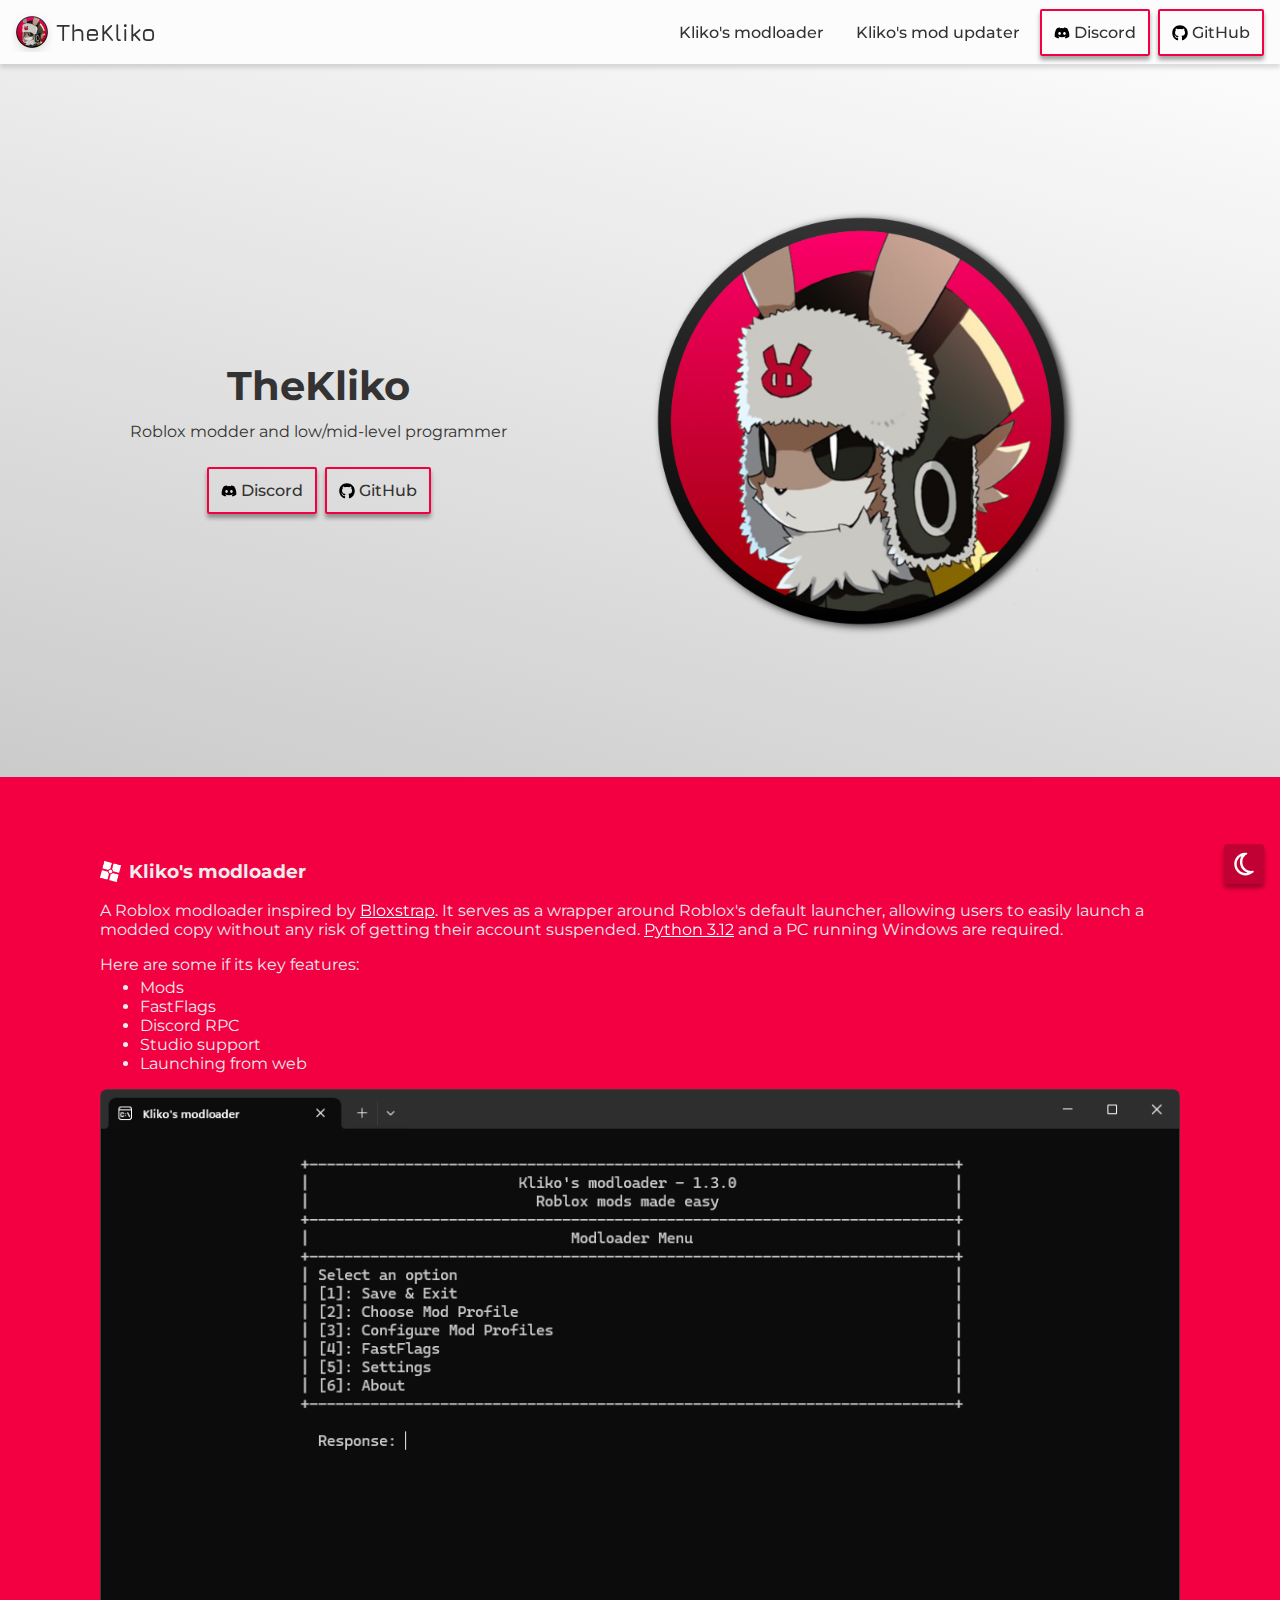
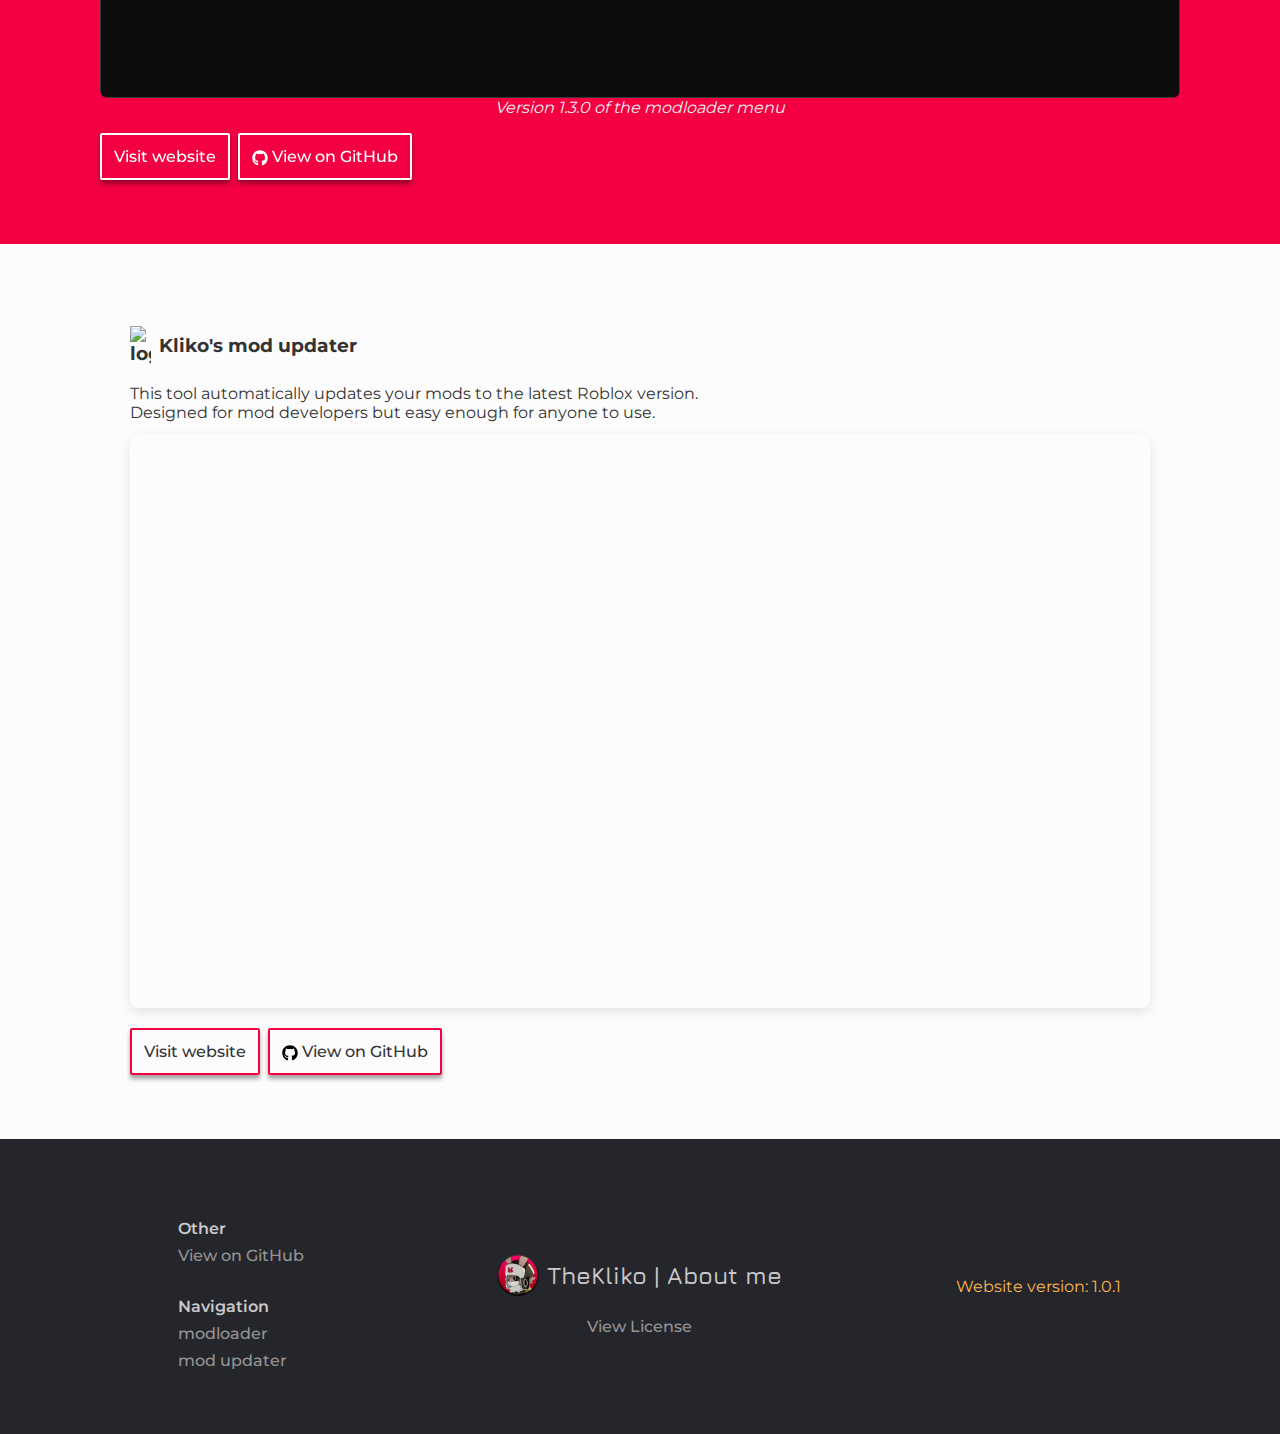
==== commit abe23140: "v1.0.1" ====
--- a/index.html
+++ b/index.html
@@ -48,8 +48,8 @@
                     </a>
                 </li>
                 <li>
-                    <a class="button navigation" href="#mods" onclick="hamburger_menu_toggle()">
-                        <p>Roblox mods</p>
+                    <a class="button navigation" href="#mod-updater" onclick="hamburger_menu_toggle()">
+                        <p>Kliko's mod updater</p>
                         <svg class="desktop-hidden" xmlns="http://www.w3.org/2000/svg" viewBox="0 0 448 512"><!--!Font Awesome Free 6.5.2 by @fontawesome - https://fontawesome.com License - https://fontawesome.com/license/free Copyright 2024 Fonticons, Inc.--><path d="M438.6 278.6c12.5-12.5 12.5-32.8 0-45.3l-160-160c-12.5-12.5-32.8-12.5-45.3 0s-12.5 32.8 0 45.3L338.8 224 32 224c-17.7 0-32 14.3-32 32s14.3 32 32 32l306.7 0L233.4 393.4c-12.5 12.5-12.5 32.8 0 45.3s32.8 12.5 45.3 0l160-160z"/></svg>
                     </a>
                 </li>
@@ -174,67 +174,30 @@
     </section>
 
 
-    <section id="mods">
+    <section id="mod-updater">
         <div class="content mod">
             <h3>
                 <img class="logo" src="images/projects/mods/klikos-mod/logo.png" alt="logo">
-                Roblox Mods
+                Kliko's mod updater
             </h3>
             <p>
-                A collection of mods made by me.
-                These mods can be download through one of the following discord servers:
-                <ul>
-                    <li>
-                        Kliko's modloader | Support
-                    </li>
-                    <li>
-                        Bloxstrap Stuff
-                    </li>
-                </ul>
+                This tool automatically updates your mods to the latest Roblox version.
+                <br class="mobile-hidden">
+                Designed for mod developers but easy enough for anyone to use.
             </p>
-            <p>
-                Some of my mods are:
-                <ul>
-                    <li>
-                        Kliko's mod
-                    </li>
-                    <li>
-                        Bloxstrap Rheme
-                    </li>
-                    <li>
-                        Blue Emote Wheel
-                    </li>
-                    <li>
-                        Pink Skybox
-                    </li>
-                </ul>
-            </p>
-            <div>
-                <div class="preview">
-                    <img src="images/projects/mods/klikos-mod/preview.png" alt="preview">
-                    <i>Kliko's mod</i>
-                </div>
-                <div class="preview">
-                    <img src="images/projects/mods/discord-ui/preview.png" alt="preview">
-                    <i>Discord UI (discontinued)</i>
-                </div>
+            <div class="iframe-wrapper">
+                <iframe width="560" height="315" src="https://www.youtube-nocookie.com/embed/VOOLrHVyPq8?si=pRThn8HX4CZOqMqp" title="YouTube video player" frameborder="0" allow="accelerometer; autoplay; clipboard-write; encrypted-media; gyroscope; picture-in-picture; web-share" referrerpolicy="strict-origin-when-cross-origin" allowfullscreen></iframe>
             </div>
             <ul class="button-list" style="margin-top: 16px;">
                 <li>
-                    <a class="button action" href="https://thekliko.github.io/klikos-mods/">
+                    <a class="button action" href="https://thekliko.github.io/klikos-mod-updater/">
                         Visit website
                     </a>
                 </li>
                 <li>
-                    <a class="button action" href="https://github.com/TheKliko/klikos-mods/">
-                        <svg xmlns="http://www.w3.org/2000/svg" viewBox="0 0 640 512"><!--!Font Awesome Free 6.6.0 by @fontawesome - https://fontawesome.com License - https://fontawesome.com/license/free Copyright 2024 Fonticons, Inc.--><path d="M524.5 69.8a1.5 1.5 0 0 0 -.8-.7A485.1 485.1 0 0 0 404.1 32a1.8 1.8 0 0 0 -1.9 .9 337.5 337.5 0 0 0 -14.9 30.6 447.8 447.8 0 0 0 -134.4 0 309.5 309.5 0 0 0 -15.1-30.6 1.9 1.9 0 0 0 -1.9-.9A483.7 483.7 0 0 0 116.1 69.1a1.7 1.7 0 0 0 -.8 .7C39.1 183.7 18.2 294.7 28.4 404.4a2 2 0 0 0 .8 1.4A487.7 487.7 0 0 0 176 479.9a1.9 1.9 0 0 0 2.1-.7A348.2 348.2 0 0 0 208.1 430.4a1.9 1.9 0 0 0 -1-2.6 321.2 321.2 0 0 1 -45.9-21.9 1.9 1.9 0 0 1 -.2-3.1c3.1-2.3 6.2-4.7 9.1-7.1a1.8 1.8 0 0 1 1.9-.3c96.2 43.9 200.4 43.9 295.5 0a1.8 1.8 0 0 1 1.9 .2c2.9 2.4 6 4.9 9.1 7.2a1.9 1.9 0 0 1 -.2 3.1 301.4 301.4 0 0 1 -45.9 21.8 1.9 1.9 0 0 0 -1 2.6 391.1 391.1 0 0 0 30 48.8 1.9 1.9 0 0 0 2.1 .7A486 486 0 0 0 610.7 405.7a1.9 1.9 0 0 0 .8-1.4C623.7 277.6 590.9 167.5 524.5 69.8zM222.5 337.6c-29 0-52.8-26.6-52.8-59.2S193.1 219.1 222.5 219.1c29.7 0 53.3 26.8 52.8 59.2C275.3 311 251.9 337.6 222.5 337.6zm195.4 0c-29 0-52.8-26.6-52.8-59.2S388.4 219.1 417.9 219.1c29.7 0 53.3 26.8 52.8 59.2C470.7 311 447.5 337.6 417.9 337.6z"/></svg>
-                        Join Kliko's modloader | Support
-                    </a>
-                </li>
-                <li>
-                    <a class="button action" href="https://github.com/TheKliko/klikos-mods/">
-                        <svg xmlns="http://www.w3.org/2000/svg" viewBox="0 0 640 512"><!--!Font Awesome Free 6.6.0 by @fontawesome - https://fontawesome.com License - https://fontawesome.com/license/free Copyright 2024 Fonticons, Inc.--><path d="M524.5 69.8a1.5 1.5 0 0 0 -.8-.7A485.1 485.1 0 0 0 404.1 32a1.8 1.8 0 0 0 -1.9 .9 337.5 337.5 0 0 0 -14.9 30.6 447.8 447.8 0 0 0 -134.4 0 309.5 309.5 0 0 0 -15.1-30.6 1.9 1.9 0 0 0 -1.9-.9A483.7 483.7 0 0 0 116.1 69.1a1.7 1.7 0 0 0 -.8 .7C39.1 183.7 18.2 294.7 28.4 404.4a2 2 0 0 0 .8 1.4A487.7 487.7 0 0 0 176 479.9a1.9 1.9 0 0 0 2.1-.7A348.2 348.2 0 0 0 208.1 430.4a1.9 1.9 0 0 0 -1-2.6 321.2 321.2 0 0 1 -45.9-21.9 1.9 1.9 0 0 1 -.2-3.1c3.1-2.3 6.2-4.7 9.1-7.1a1.8 1.8 0 0 1 1.9-.3c96.2 43.9 200.4 43.9 295.5 0a1.8 1.8 0 0 1 1.9 .2c2.9 2.4 6 4.9 9.1 7.2a1.9 1.9 0 0 1 -.2 3.1 301.4 301.4 0 0 1 -45.9 21.8 1.9 1.9 0 0 0 -1 2.6 391.1 391.1 0 0 0 30 48.8 1.9 1.9 0 0 0 2.1 .7A486 486 0 0 0 610.7 405.7a1.9 1.9 0 0 0 .8-1.4C623.7 277.6 590.9 167.5 524.5 69.8zM222.5 337.6c-29 0-52.8-26.6-52.8-59.2S193.1 219.1 222.5 219.1c29.7 0 53.3 26.8 52.8 59.2C275.3 311 251.9 337.6 222.5 337.6zm195.4 0c-29 0-52.8-26.6-52.8-59.2S388.4 219.1 417.9 219.1c29.7 0 53.3 26.8 52.8 59.2C470.7 311 447.5 337.6 417.9 337.6z"/></svg>
-                        Join Bloxstrap Stuff
+                    <a class="button action" href="https://github.com/TheKliko/klikos-mod-updater/">
+                        <svg xmlns="http://www.w3.org/2000/svg" viewBox="0 0 496 512"><!--!Font Awesome Free 6.6.0 by @fontawesome - https://fontawesome.com License - https://fontawesome.com/license/free Copyright 2024 Fonticons, Inc.--><path d="M165.9 397.4c0 2-2.3 3.6-5.2 3.6-3.3 .3-5.6-1.3-5.6-3.6 0-2 2.3-3.6 5.2-3.6 3-.3 5.6 1.3 5.6 3.6zm-31.1-4.5c-.7 2 1.3 4.3 4.3 4.9 2.6 1 5.6 0 6.2-2s-1.3-4.3-4.3-5.2c-2.6-.7-5.5 .3-6.2 2.3zm44.2-1.7c-2.9 .7-4.9 2.6-4.6 4.9 .3 2 2.9 3.3 5.9 2.6 2.9-.7 4.9-2.6 4.6-4.6-.3-1.9-3-3.2-5.9-2.9zM244.8 8C106.1 8 0 113.3 0 252c0 110.9 69.8 205.8 169.5 239.2 12.8 2.3 17.3-5.6 17.3-12.1 0-6.2-.3-40.4-.3-61.4 0 0-70 15-84.7-29.8 0 0-11.4-29.1-27.8-36.6 0 0-22.9-15.7 1.6-15.4 0 0 24.9 2 38.6 25.8 21.9 38.6 58.6 27.5 72.9 20.9 2.3-16 8.8-27.1 16-33.7-55.9-6.2-112.3-14.3-112.3-110.5 0-27.5 7.6-41.3 23.6-58.9-2.6-6.5-11.1-33.3 2.6-67.9 20.9-6.5 69 27 69 27 20-5.6 41.5-8.5 62.8-8.5s42.8 2.9 62.8 8.5c0 0 48.1-33.6 69-27 13.7 34.7 5.2 61.4 2.6 67.9 16 17.7 25.8 31.5 25.8 58.9 0 96.5-58.9 104.2-114.8 110.5 9.2 7.9 17 22.9 17 46.4 0 33.7-.3 75.4-.3 83.6 0 6.5 4.6 14.4 17.3 12.1C428.2 457.8 496 362.9 496 252 496 113.3 383.5 8 244.8 8zM97.2 352.9c-1.3 1-1 3.3 .7 5.2 1.6 1.6 3.9 2.3 5.2 1 1.3-1 1-3.3-.7-5.2-1.6-1.6-3.9-2.3-5.2-1zm-10.8-8.1c-.7 1.3 .3 2.9 2.3 3.9 1.6 1 3.6 .7 4.3-.7 .7-1.3-.3-2.9-2.3-3.9-2-.6-3.6-.3-4.3 .7zm32.4 35.6c-1.6 1.3-1 4.3 1.3 6.2 2.3 2.3 5.2 2.6 6.5 1 1.3-1.3 .7-4.3-1.3-6.2-2.2-2.3-5.2-2.6-6.5-1zm-11.4-14.7c-1.6 1-1.6 3.6 0 5.9 1.6 2.3 4.3 3.3 5.6 2.3 1.6-1.3 1.6-3.9 0-6.2-1.4-2.3-4-3.3-5.6-2z"/></svg>
+                        View on GitHub
                     </a>
                 </li>
             </ul>
@@ -272,12 +235,12 @@
                         <ul class="button-list">
                             <li>
                                 <a class="navigation" href="#modloader">
-                                    Kliko's modloader
+                                    modloader
                                 </a>
                             </li>
                             <li>
-                                <a class="navigation" href="#mods">
-                                    Roblox mods
+                                <a class="navigation" href="#mod-updater">
+                                    mod updater
                                 </a>
                             </li>
                         </ul>
--- a/css/home.css
+++ b/css/home.css
@@ -126,12 +126,13 @@
 }
 
 
-
-
-#mods div:has(> .preview) {
-    display: flex;
-    gap: 8px;
+#mod-updater iframe {
+    width: 100%;
+    height: 100%;
+    border-radius: 8px;
+    box-shadow: var(--card-shadow);
 }
-#mods .preview {
-    width: 50%;
+#mod-updater .iframe-wrapper {
+    width: 100%;
+    aspect-ratio: 16/9;
 }--- a/css/home-mobile.css
+++ b/css/home-mobile.css
@@ -116,11 +116,14 @@
 
 
 
-#mods div:has(> .preview) {
-    display: flex;
-    gap: 8px;
+
+#mod-updater iframe {
+    width: 100%;
+    height: 100%;
+    border-radius: 8px;
+    box-shadow: var(--card-shadow);
 }
-#mods .button-list {
-    flex-direction: column;
-    gap: 20px;
+#mod-updater .iframe-wrapper {
+    width: 100%;
+    aspect-ratio: 16/9;
 }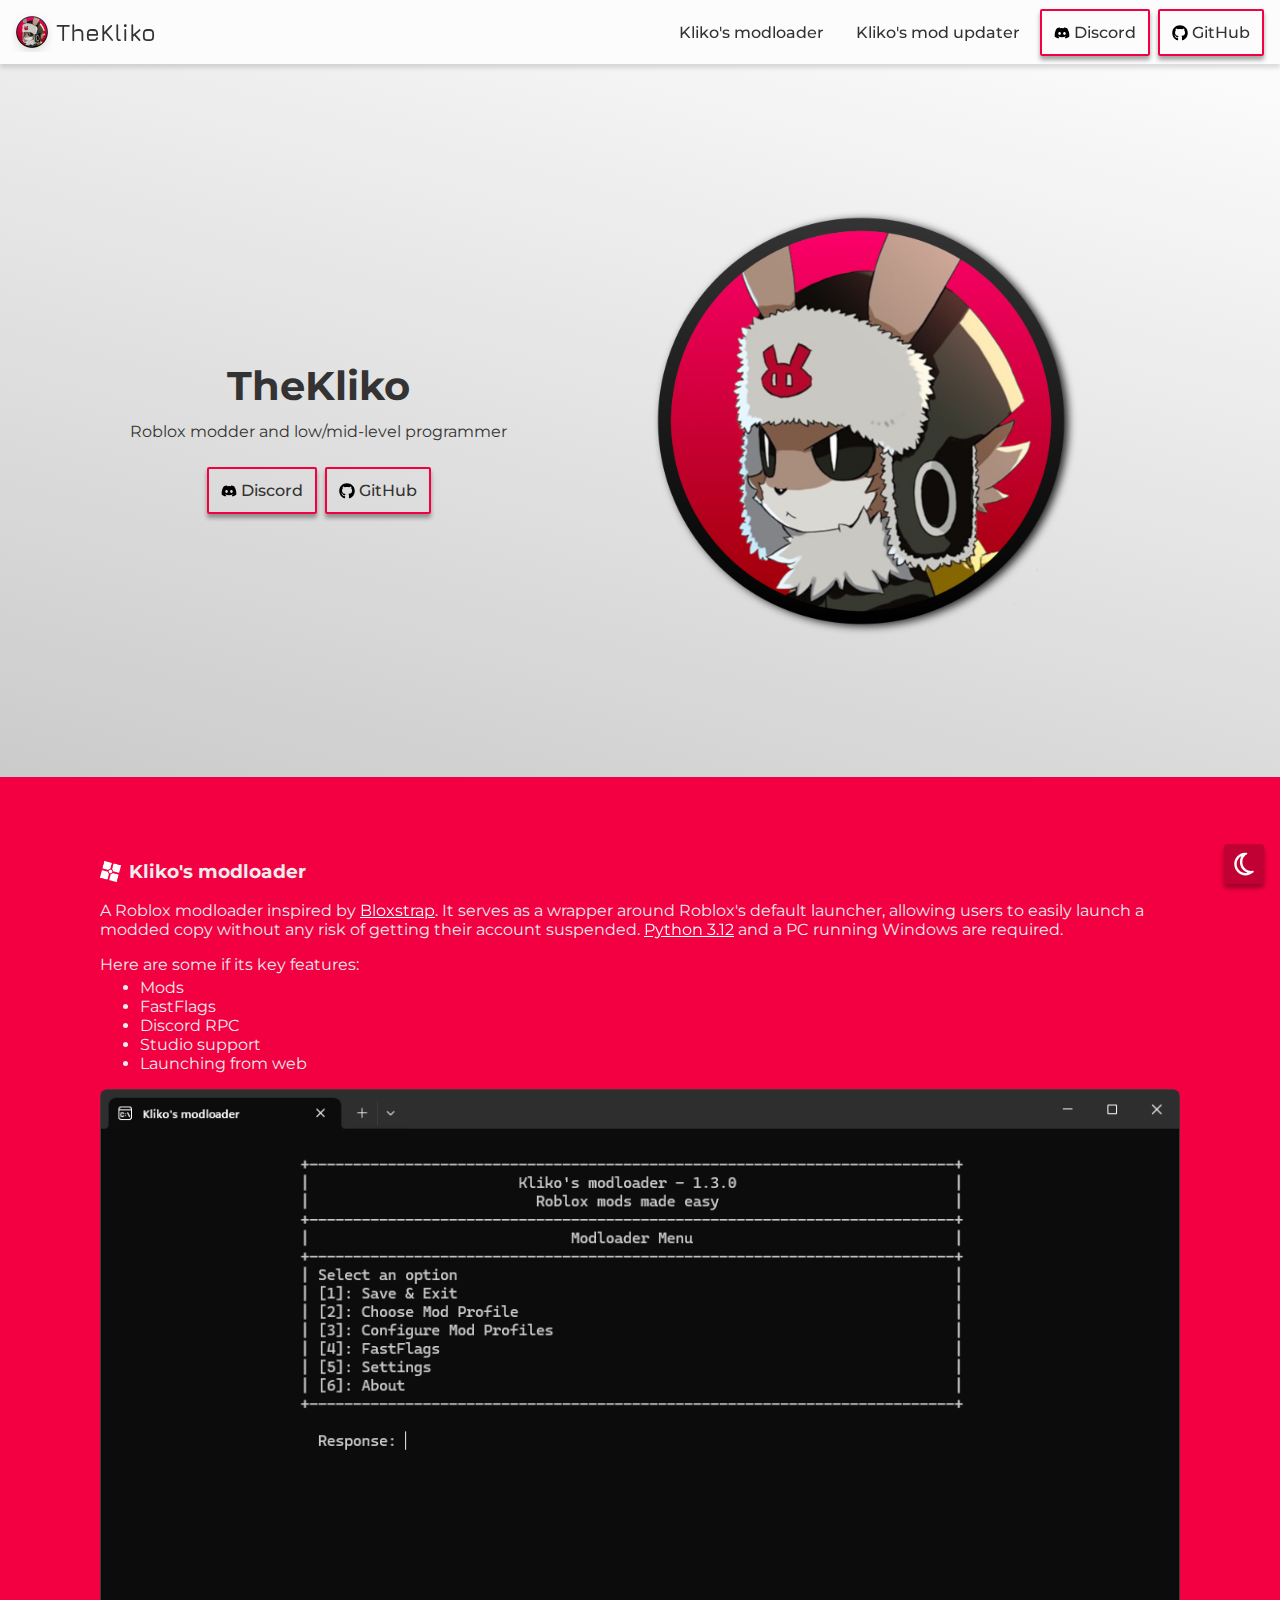
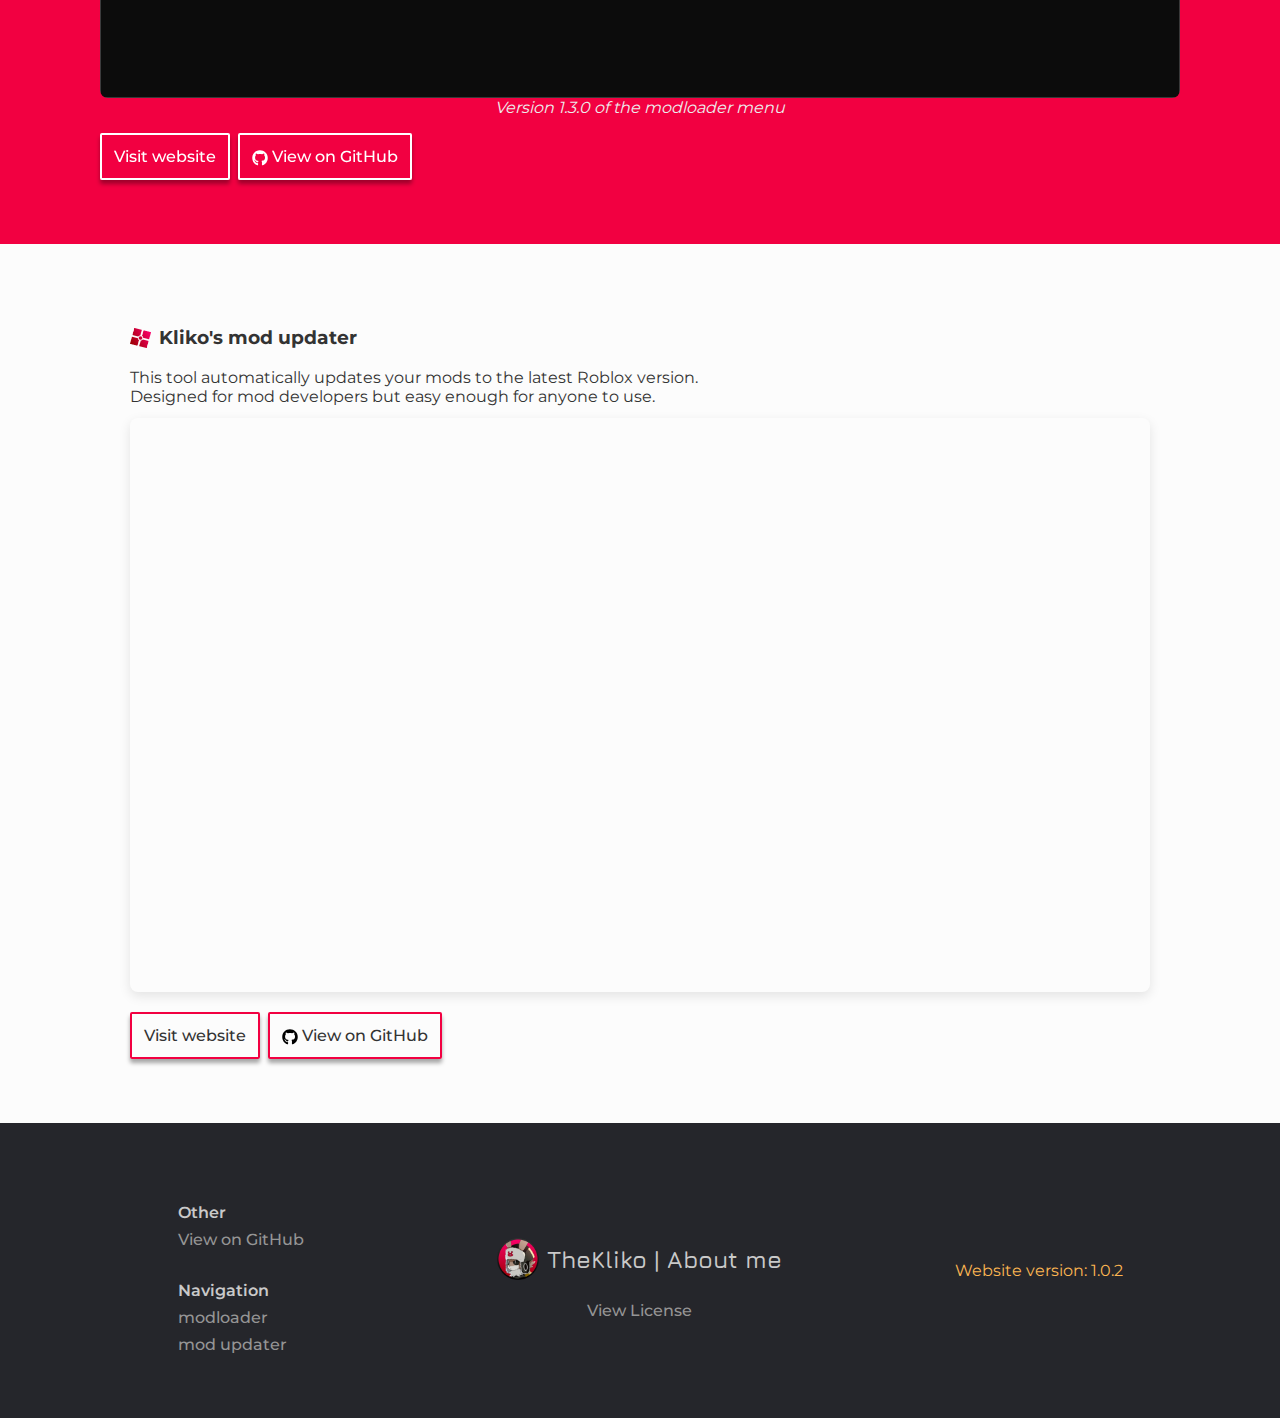
==== commit 8e95630b: "Add files via upload" ====
--- a/index.html
+++ b/index.html
@@ -177,7 +177,7 @@
     <section id="mod-updater">
         <div class="content mod">
             <h3>
-                <img class="logo" src="images/projects/mods/klikos-mod/logo.png" alt="logo">
+                <img class="logo" src="images/projects/modloader/logo.png" alt="logo">
                 Kliko's mod updater
             </h3>
             <p>
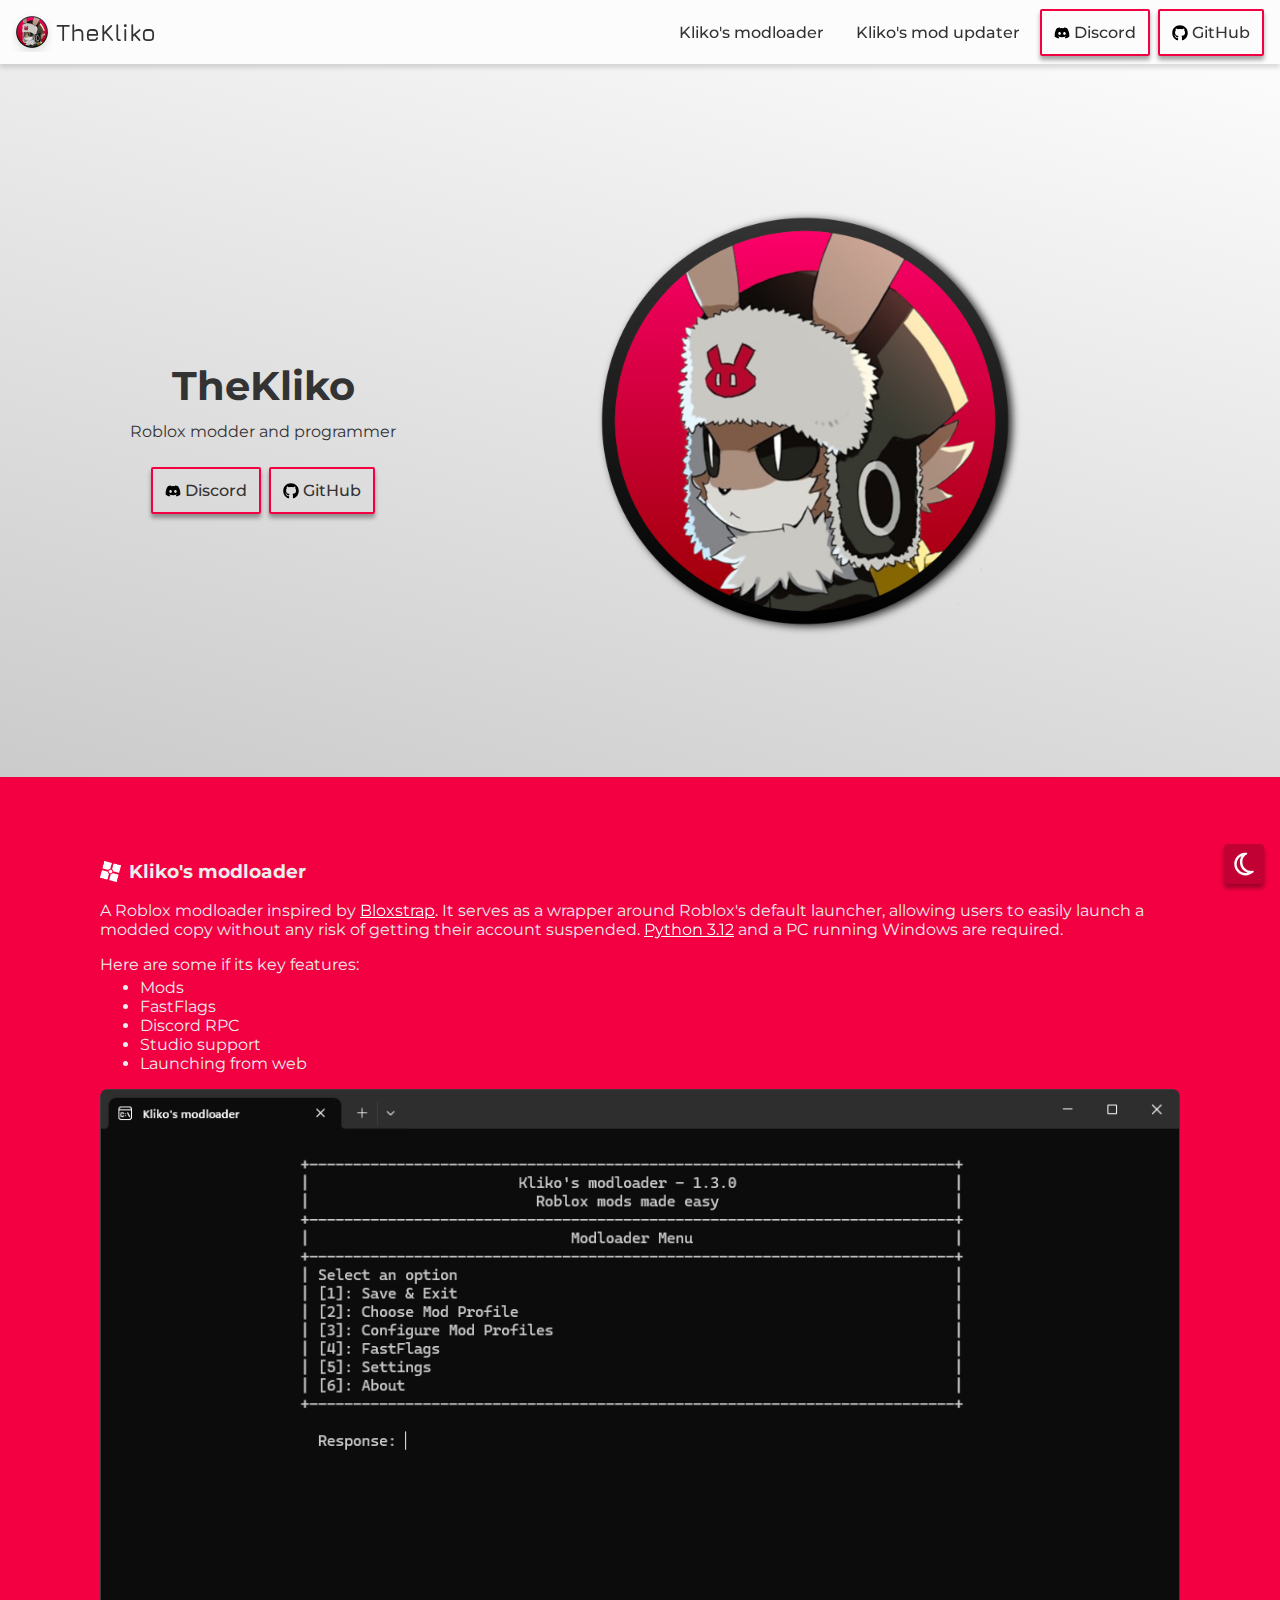
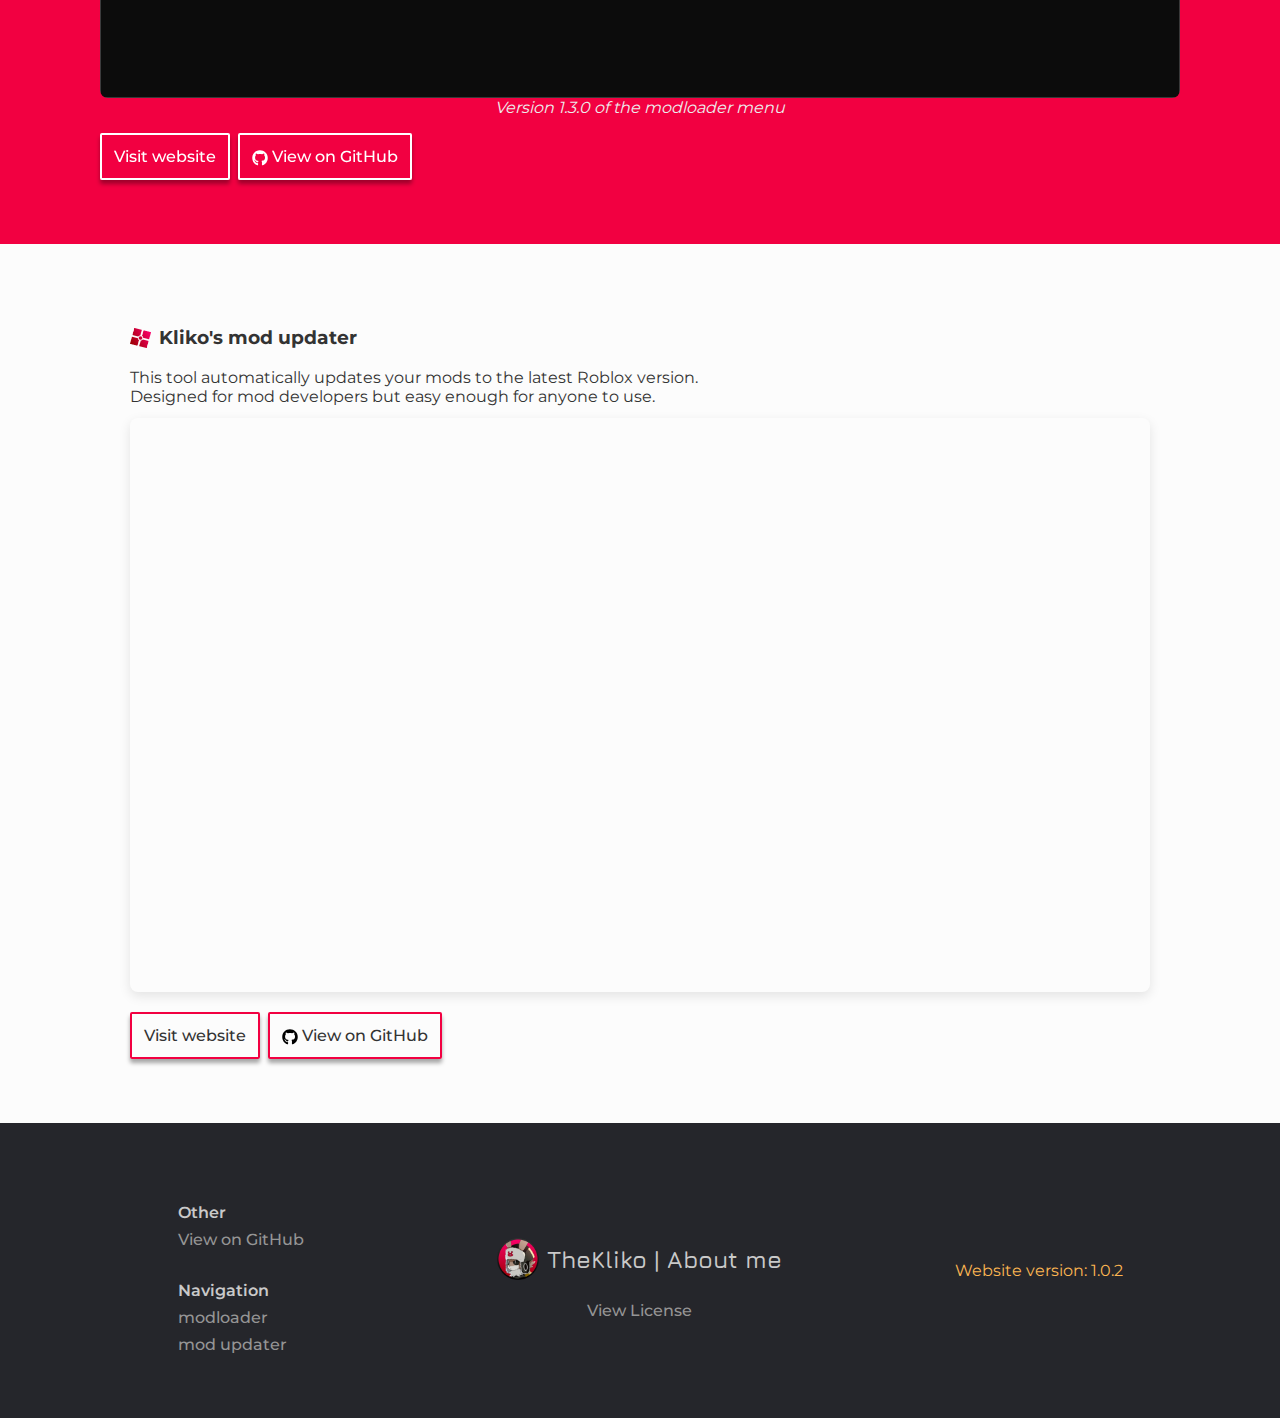
==== commit 427b2608: "Update index.html" ====
--- a/index.html
+++ b/index.html
@@ -98,7 +98,7 @@
             <div>
                 <h2>TheKliko</h2>
                 <p>
-                    Roblox modder and low/mid-level programmer
+                    Roblox modder and programmer
                 </p>
                 <ul class="button-list">
                     <li>
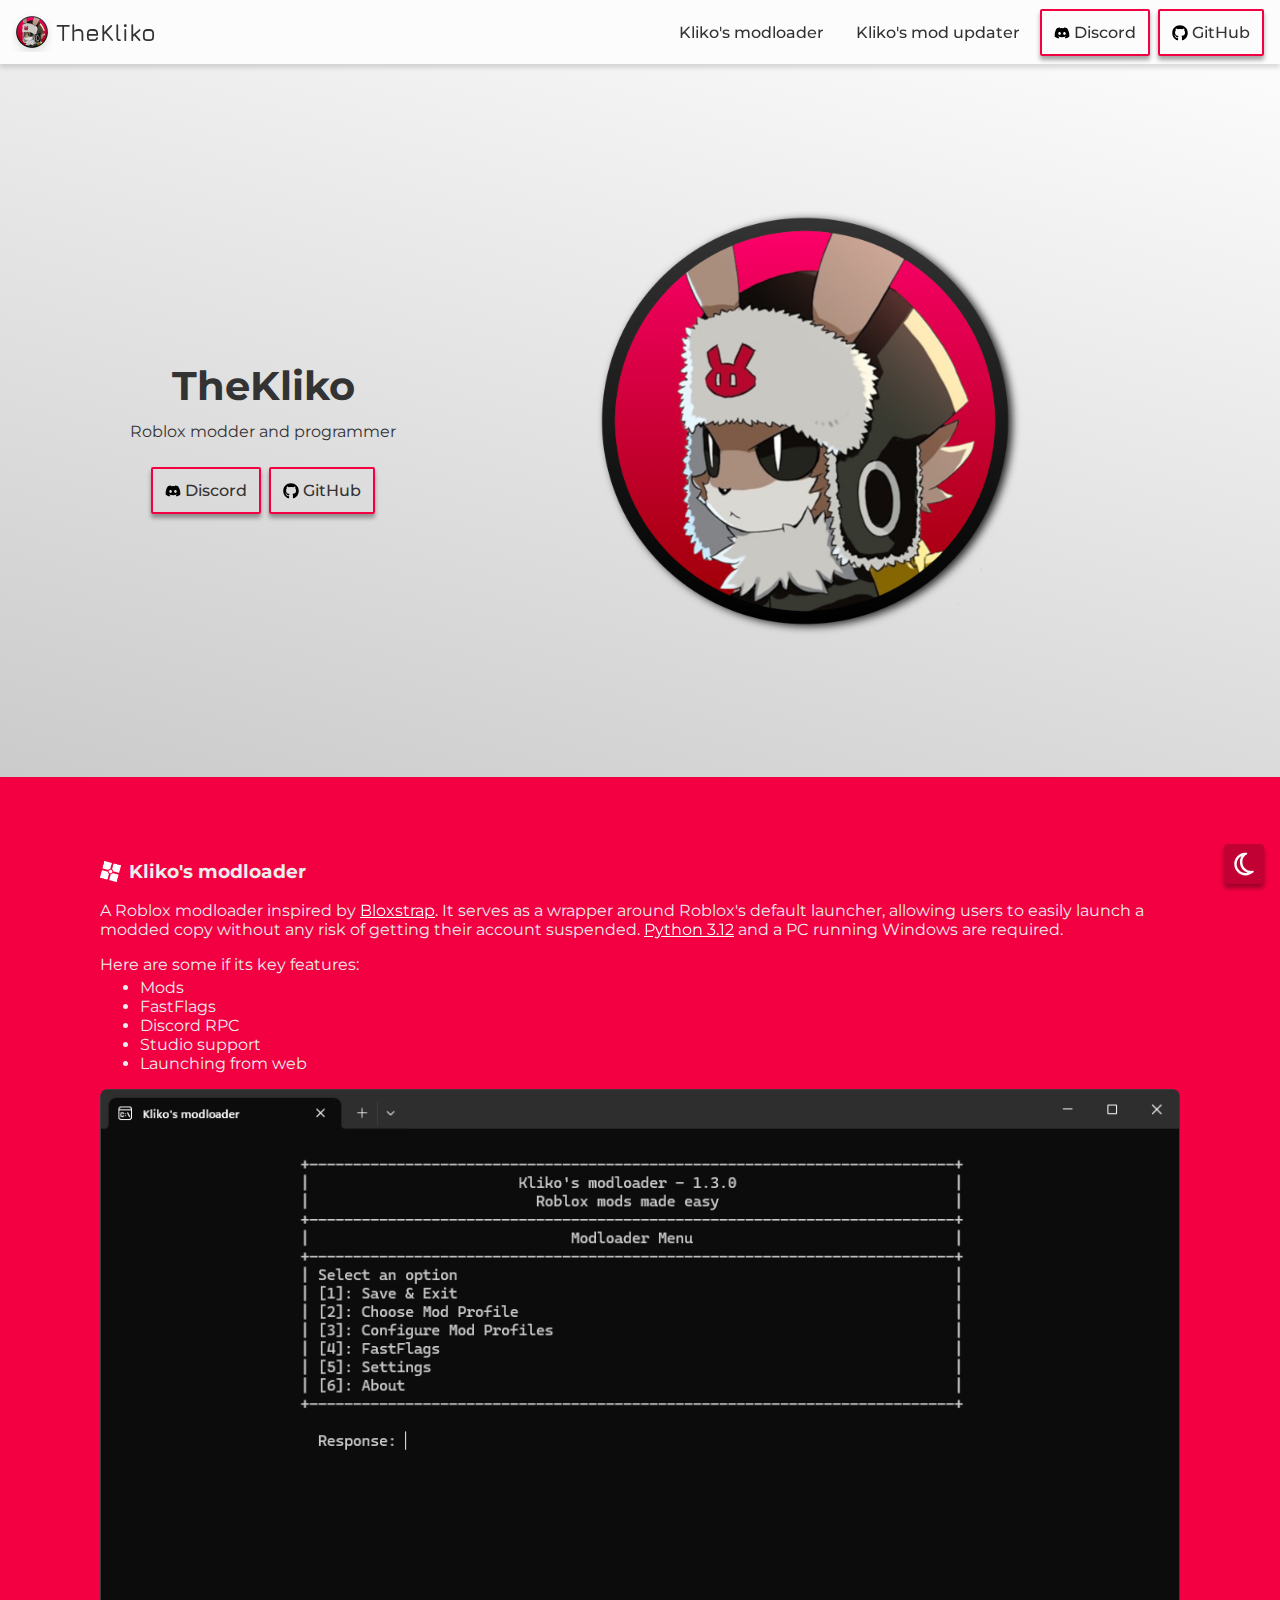
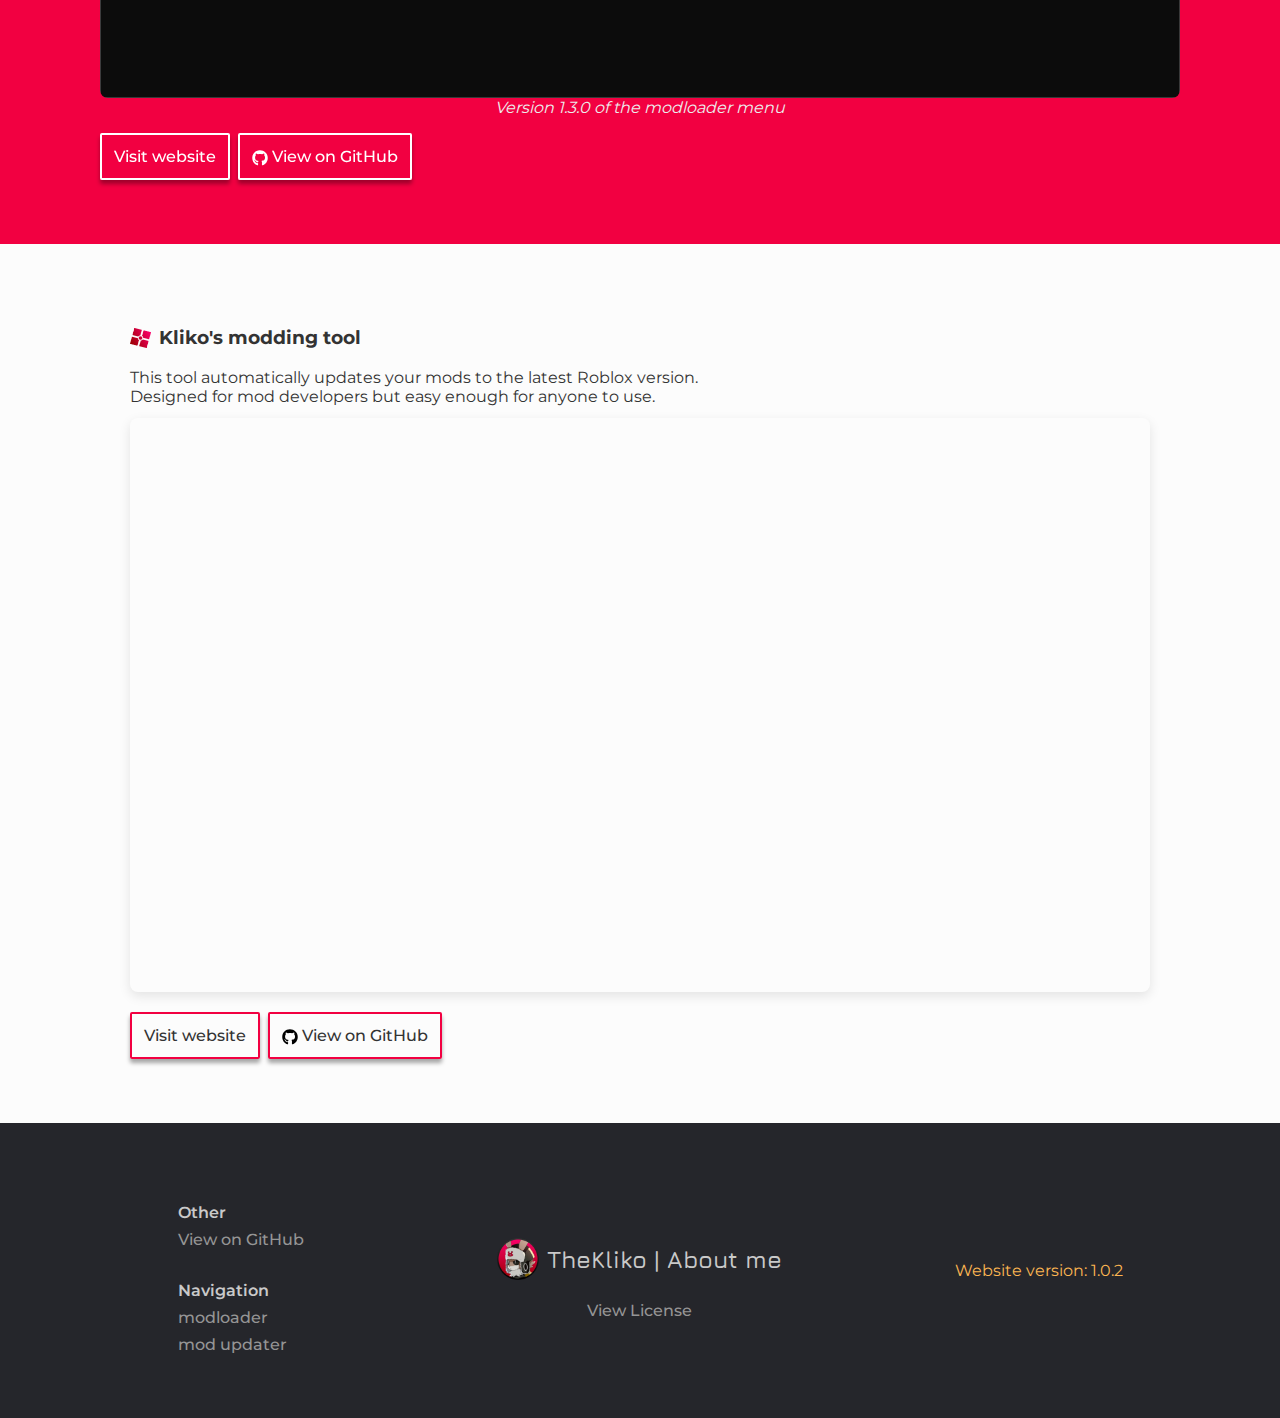
==== commit 01566b78: "Update index.html" ====
--- a/index.html
+++ b/index.html
@@ -178,7 +178,7 @@
         <div class="content mod">
             <h3>
                 <img class="logo" src="images/projects/modloader/logo.png" alt="logo">
-                Kliko's mod updater
+                Kliko's modding tool
             </h3>
             <p>
                 This tool automatically updates your mods to the latest Roblox version.
@@ -190,12 +190,12 @@
             </div>
             <ul class="button-list" style="margin-top: 16px;">
                 <li>
-                    <a class="button action" href="https://thekliko.github.io/klikos-mod-updater/">
+                    <a class="button action" href="https://thekliko.github.io/klikos-modding-tool/">
                         Visit website
                     </a>
                 </li>
                 <li>
-                    <a class="button action" href="https://github.com/TheKliko/klikos-mod-updater/">
+                    <a class="button action" href="https://github.com/TheKliko/klikos-modding-tool/">
                         <svg xmlns="http://www.w3.org/2000/svg" viewBox="0 0 496 512"><!--!Font Awesome Free 6.6.0 by @fontawesome - https://fontawesome.com License - https://fontawesome.com/license/free Copyright 2024 Fonticons, Inc.--><path d="M165.9 397.4c0 2-2.3 3.6-5.2 3.6-3.3 .3-5.6-1.3-5.6-3.6 0-2 2.3-3.6 5.2-3.6 3-.3 5.6 1.3 5.6 3.6zm-31.1-4.5c-.7 2 1.3 4.3 4.3 4.9 2.6 1 5.6 0 6.2-2s-1.3-4.3-4.3-5.2c-2.6-.7-5.5 .3-6.2 2.3zm44.2-1.7c-2.9 .7-4.9 2.6-4.6 4.9 .3 2 2.9 3.3 5.9 2.6 2.9-.7 4.9-2.6 4.6-4.6-.3-1.9-3-3.2-5.9-2.9zM244.8 8C106.1 8 0 113.3 0 252c0 110.9 69.8 205.8 169.5 239.2 12.8 2.3 17.3-5.6 17.3-12.1 0-6.2-.3-40.4-.3-61.4 0 0-70 15-84.7-29.8 0 0-11.4-29.1-27.8-36.6 0 0-22.9-15.7 1.6-15.4 0 0 24.9 2 38.6 25.8 21.9 38.6 58.6 27.5 72.9 20.9 2.3-16 8.8-27.1 16-33.7-55.9-6.2-112.3-14.3-112.3-110.5 0-27.5 7.6-41.3 23.6-58.9-2.6-6.5-11.1-33.3 2.6-67.9 20.9-6.5 69 27 69 27 20-5.6 41.5-8.5 62.8-8.5s42.8 2.9 62.8 8.5c0 0 48.1-33.6 69-27 13.7 34.7 5.2 61.4 2.6 67.9 16 17.7 25.8 31.5 25.8 58.9 0 96.5-58.9 104.2-114.8 110.5 9.2 7.9 17 22.9 17 46.4 0 33.7-.3 75.4-.3 83.6 0 6.5 4.6 14.4 17.3 12.1C428.2 457.8 496 362.9 496 252 496 113.3 383.5 8 244.8 8zM97.2 352.9c-1.3 1-1 3.3 .7 5.2 1.6 1.6 3.9 2.3 5.2 1 1.3-1 1-3.3-.7-5.2-1.6-1.6-3.9-2.3-5.2-1zm-10.8-8.1c-.7 1.3 .3 2.9 2.3 3.9 1.6 1 3.6 .7 4.3-.7 .7-1.3-.3-2.9-2.3-3.9-2-.6-3.6-.3-4.3 .7zm32.4 35.6c-1.6 1.3-1 4.3 1.3 6.2 2.3 2.3 5.2 2.6 6.5 1 1.3-1.3 .7-4.3-1.3-6.2-2.2-2.3-5.2-2.6-6.5-1zm-11.4-14.7c-1.6 1-1.6 3.6 0 5.9 1.6 2.3 4.3 3.3 5.6 2.3 1.6-1.3 1.6-3.9 0-6.2-1.4-2.3-4-3.3-5.6-2z"/></svg>
                         View on GitHub
                     </a>
